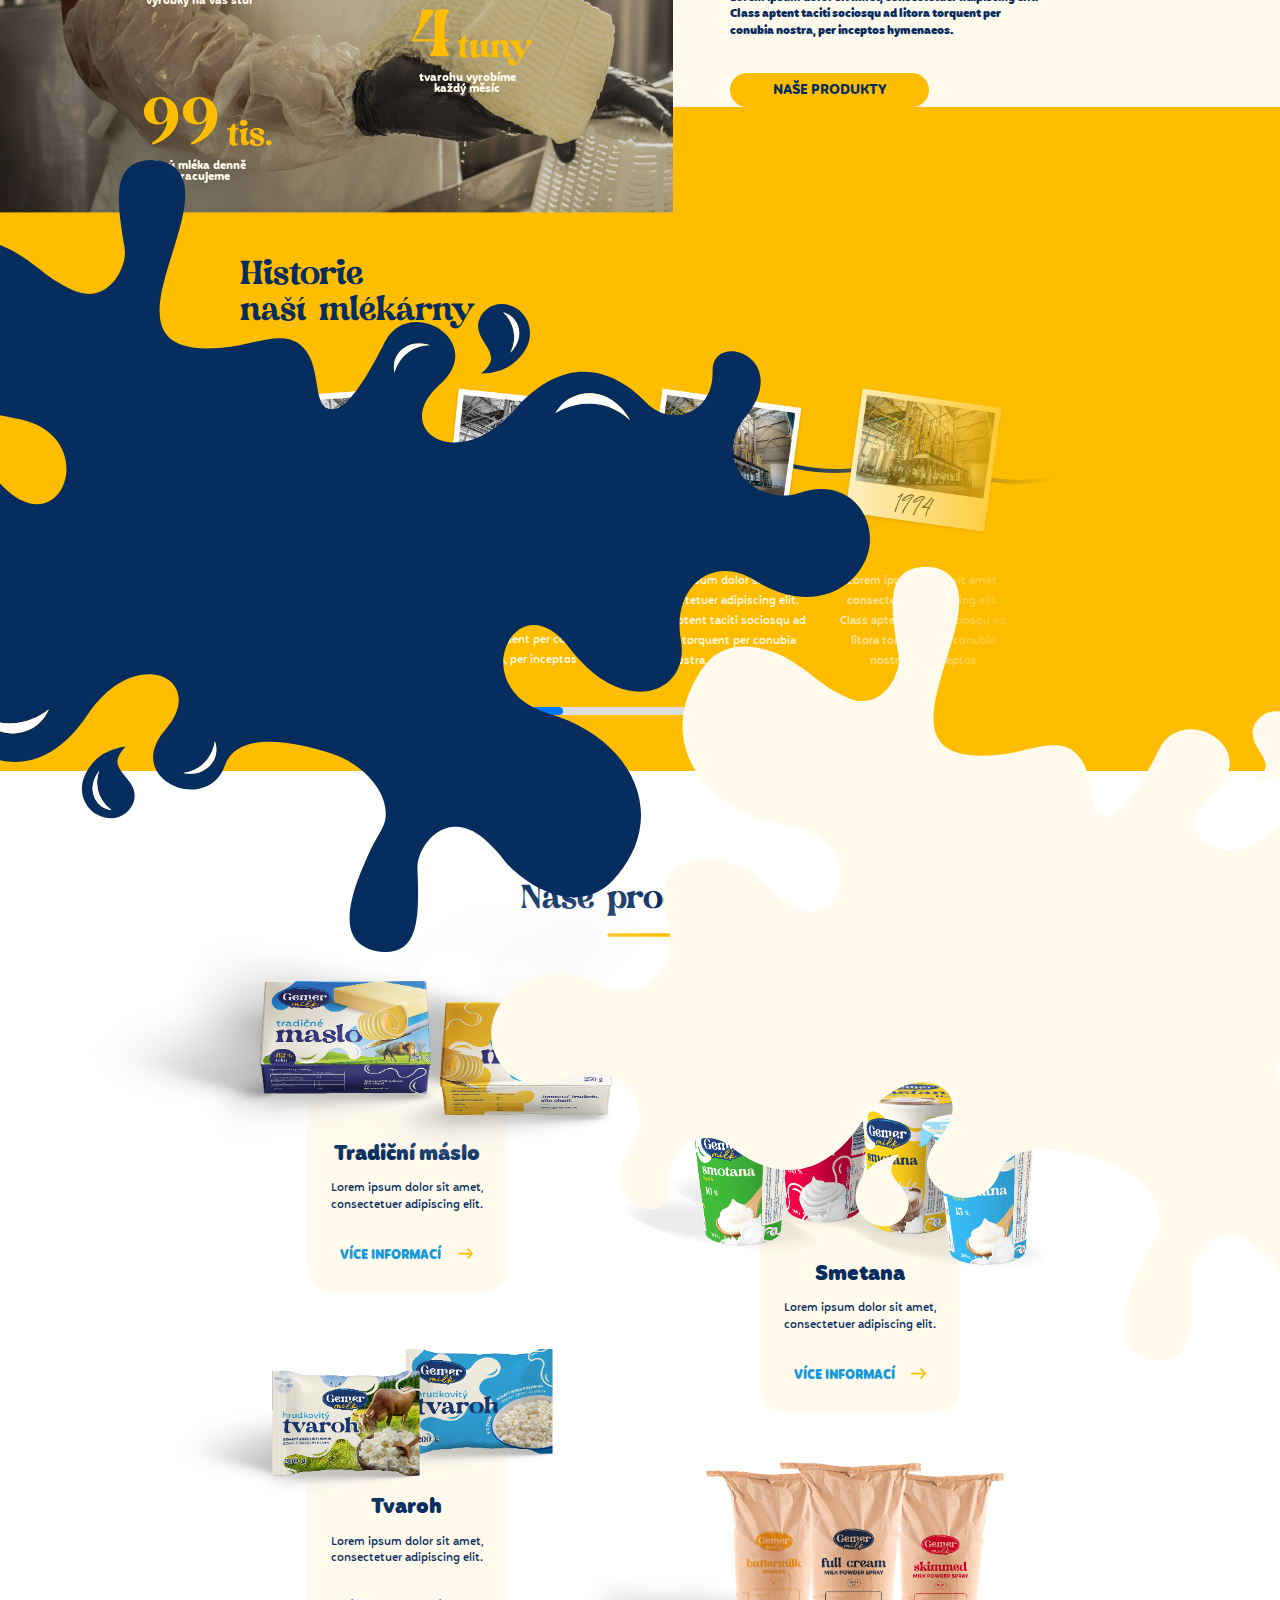
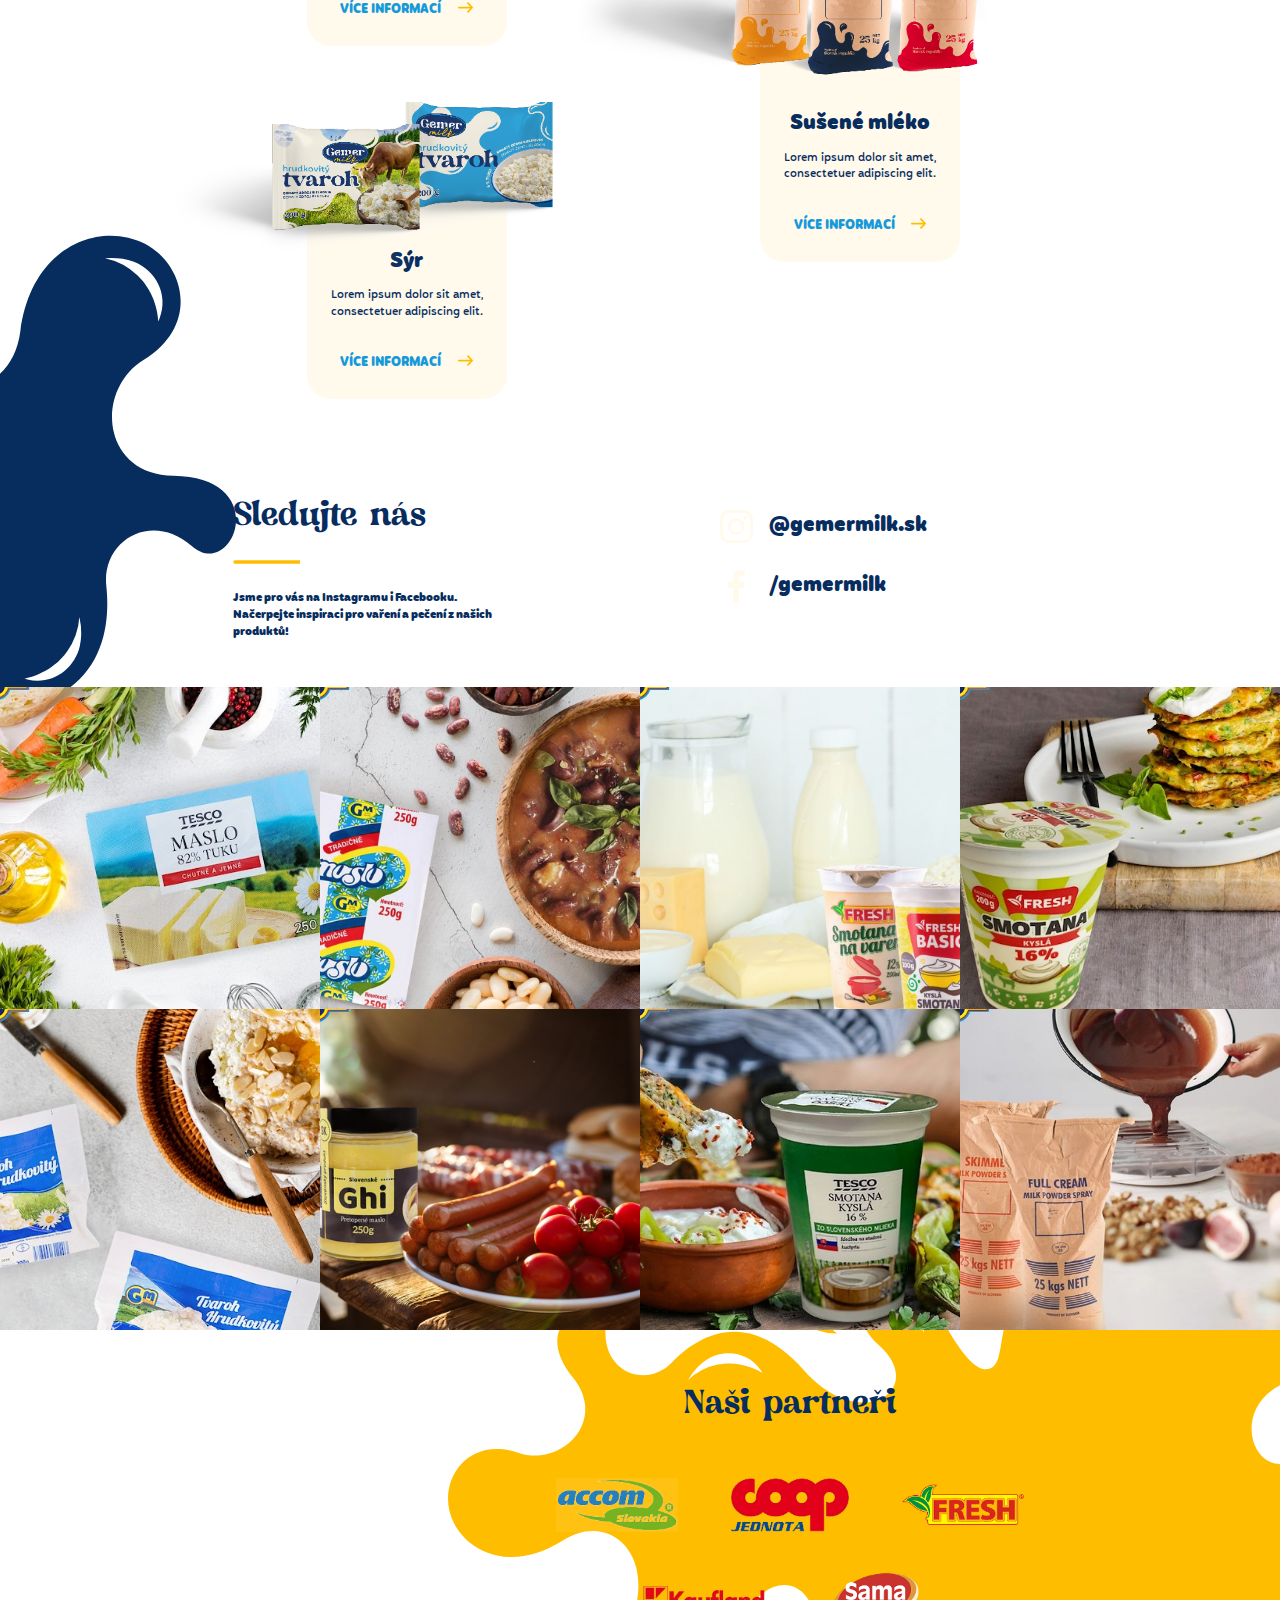
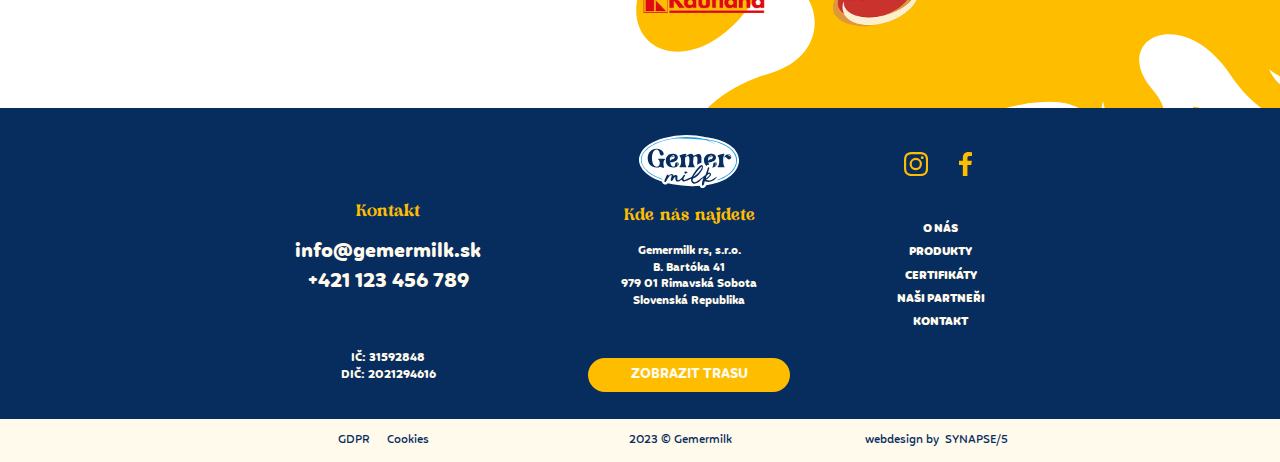
==== index.html @ 6dfb1072 "Add files via upload" ====
<!DOCTYPE html>
<html lang="cs">
<head>
    <meta charset="UTF-8">
    <meta name="viewport" content="width=device-width, initial-scale=1.0">
    <title>HOMEPAGE</title>
    <link rel="stylesheet" href="style.css">
</head>
<body>
    <div class="container">
        <section id="cow-pasture">
            <header>
                <div id="main-menu">
                    <div id="mobmenu-filler">&nbsp;</div>
                    <div class="header-left">
                        <span class="menu-option"><a href="#main-menu">Domů</a></span>
                        <span class="menu-option"><a href="#grid-about">O nás</a></span>
                        <span id="menu-expander" class="menu-option">Produkty
                            <div id="productarrw" class="arrow"><img src="./img/Path 80.svg" alt=""></div>
                        </span>
                    </div>
                    <a href="./index.html">
                        <div class="logo">
                            <img src="./img/Group 231.svg" alt="Gemermilk Logo">
                        </div>
                    </a>
                    <div class="header-right">
                        <span class="menu-option">Certifikáty</span>
                        <span class="menu-option"><a href="#partners">Partneři</a></span>
                        <span class="menu-option">Kontakt</span>
                    </div>
                    <div class="menu-socials">
                        <a href="https://www.instagram.com/gemermilk.sk/" target="_blank" rel="noopener noreferrer"><img src="./img/Group 100.svg" alt="Instagram"></a>
                        <a href="https://facebook.com/gemermilk" target="_blank" rel="noopener noreferrer"><img src="./img/Group 91.svg" alt="Facebook"></a>
                    </div>
                    <div class="lang-select">
                        <div class="lang-item selected">
                            <div class="lang-img"><img src="./img/Group308.png" alt=""></div>
                            <span class="lang-text">CZ</span>
                            <div id="langarrw" class="arrow"><img src="./img/Path 80.svg" alt=""></div>
                        </div>
                        <div class="lang-item non-selected">
                            <div class="lang-img"><img src="./img/Group 312.png" alt=""></div>
                            <span class="lang-text">SK</span>
                        </div>
                        <div class="lang-item non-selected">
                            <div class="lang-img"><img src="./img/Group 310.png" alt=""></div>
                            <span class="lang-text">EN</span>
                        </div>
                        <div class="lang-item non-selected">
                            <div class="lang-img"><img src="./img/Group 309.png" alt=""></div>
                            <span class="lang-text">HU</span>
                        </div>
                    </div>
                    <span id="hamburger" class="hamburger">
                        <svg xmlns="http://www.w3.org/2000/svg" id="menu-icon" class="ionicon" viewBox="0 0 512 512">
                            <path id="bar1" fill="#072D5F" stroke="#072D5F" stroke-linecap="round" stroke-miterlimit="10" stroke-width="24" d="M80 160h352"/>
                            <path id="bar2" fill="#072D5F" stroke="#072D5F" stroke-linecap="round" stroke-miterlimit="10" stroke-width="24" d="M80 256h352"/>
                            <path id="bar3" fill="#072D5F" stroke="#072D5F" stroke-linecap="round" stroke-miterlimit="10" stroke-width="24" d="M80 352h352"/>
                          </svg>
                    </span>
                </div>
                <div class="menu-expansion">
                    <span class="menu-option"><a href="./tradicni_maslo.html" target="_blank" rel="noopener noreferrer">máslo</a></span>
                    <span class="menu-option">smetana</span>
                    <span class="menu-option">sýr</span>
                    <span class="menu-option">sušené mléko</span>
                    <span class="menu-option">tvaroh</span>
                    <button><a href="./produkty.html">všechny produkty</a></button>
                </div>
                <div class="mobile-menu mobmenu-invisible">
                    <span class="menu-option"><a href="#grid-about">O nás</a></span>
                    <span id="menu-expander" class="menu-option"><a href="./produkty.html">Produkty</a>
                    </span>
                    <span class="menu-option">Certifikáty</span>
                    <span class="menu-option"><a href="#partners">Partneři</a></span>
                    <span class="menu-option"><a href="#footer">Kontakt</a></span>
                    <div class="lang-select-mobile">
                        <div class="lang-item selected">
                            <div class="lang-img"><img src="./img/Group308.png" alt=""></div>
                            <span class="lang-text">CZ</span>
                            <div id="langarrw" class="arrow"><img src="./img/Path 80.svg" alt=""></div>
                        </div>
                        <div class="lang-item non-selected">
                            <div class="lang-img"><img src="./img/Group 312.png" alt=""></div>
                            <span class="lang-text">SK</span>
                        </div>
                        <div class="lang-item non-selected">
                            <div class="lang-img"><img src="./img/Group 310.png" alt=""></div>
                            <span class="lang-text">EN</span>
                        </div>
                        <div class="lang-item non-selected">
                            <div class="lang-img"><img src="./img/Group 309.png" alt=""></div>
                            <span class="lang-text">HU</span>
                        </div>
                    </div>
                    <div class="mobile-socials">
                        <a href="https://www.instagram.com/gemermilk.sk/" target="_blank" rel="noopener noreferrer"><img src="./img/Group 282_mob.svg" alt="Instagram"></a>
                        <a href="https://facebook.com/gemermilk" target="_blank" rel="noopener noreferrer"><img src="./img/Group 283_mob.svg" alt="Facebook"></a>
                    </div>
                </div>
            </header>
            <div id="hero-img">
                <div class="hero">
                    Jemnost tradice,<br> síla chuti.
                </div>
                <div id="hero-subtext">
                    Lorem ipsum dolor sit amet, consectetuer adipiscing elit. Class aptent taciti sociosqu ad litora torquent per conubia nostra, per inceptos hymenaeos.
                    <button class="btn-top-margin">Více o mlékárně</button>
                </div>
                <img src="./img/edit_cow-pasture-sunny-day-agriculture-switzerland-photo-high-resolution.png"
                srcset="./img/edit_cow-pasture-sunny-day-agriculture-switzerland-photo-high-resolution@2x.png 2x"
                alt="Cow pasture">
            </div>
        </section>
        <section id="grid-about">
            <div class="grid-item worker">
                <img src="./img/Group370.png"
                srcset="./img/Group370@2x.png 2x,
                        ./img/Group370@3x.png 3x"
                alt="Gemermilk worker">
                <div id="about-figures">
                    <div class="figure-container">
                        <div class="figure-top">
                            <span class="figure-number">70</span>
                            <span class="figure-text">let</span>
                        </div>
                        <span class="figure-desc">vyrábíme mléčné výrobky na váš stůl</span>
                    </div>
                    <div class="figure-container">
                        <div class="figure-top">
                            <span class="figure-number">4</span>
                            <span class="figure-text">tuny</span>
                        </div>
                        <span class="figure-desc">tvarohu vyrobíme každý měsíc</span>
                    </div>
                    <div class="figure-container">
                        <div class="figure-top">
                            <span class="figure-number">99</span>
                            <span class="figure-text">tis.</span>
                        </div>
                        <span class="figure-desc">litrů mléka denně zpracujeme</span>
                    </div>
                </div>
                <div id="about-figures-desktop">
                    <div class="figure-container">
                        <div class="figure-top">
                            <span class="figure-number">70</span>
                            <span class="figure-text">let</span>
                        </div>
                        <span class="figure-desc">vyrábíme mléčné výrobky na váš stůl</span>
                    </div>
                    <div class="figure-container">
                        <div class="figure-top">
                            <span class="figure-number">4</span>
                            <span class="figure-text">tuny</span>
                        </div>
                        <span class="figure-desc">tvarohu vyrobíme každý měsíc</span>
                    </div>
                    <div class="figure-container">
                        <div class="figure-top">
                            <span class="figure-number">99</span>
                            <span class="figure-text">tis.</span>
                        </div>
                        <span class="figure-desc">litrů mléka denně zpracujeme</span>
                    </div>
                </div>
            </div>
            <div class="grid-item about">
                <article id="about">
                    <h1>Mléčné výrobky ze Slovenska</h1>
                    <div class="underline">
                        <svg width="97" height="6" viewBox="0 0 97 6" fill="none" xmlns="http://www.w3.org/2000/svg">
                            <path d="M3 3H100" stroke="#FFBD00" stroke-width="5" stroke-linecap="round"/>
                        </svg>
                    </div>
                    <p>Lorem ipsum dolor sit amet, consectetuer adipiscing elit. Class aptent taciti sociosqu ad litora torquent per conubia nostra, per inceptos hymenaeos.</p>
                    <p>Lorem ipsum dolor sit amet, consectetuer adipiscing elit. Class aptent taciti sociosqu ad litora torquent per conubia nostra, per inceptos hymenaeos.</p>
                    <button class="btn-top-margin">Naše produkty</button>
                </article>
            </div>
        </section>
        <section id="history">
            <h1>Historie<br> naší mlékárny</h1>
            <div class="underline">
                <svg width="97" height="6" viewBox="0 0 97 6" fill="none" xmlns="http://www.w3.org/2000/svg">
                    <path d="M3 3H100" stroke="#1699DA" stroke-width="5" stroke-linecap="round"/>
                </svg>
            </div>
                <div id="carousel">
                    <div class="carousel-column fixed-column">
                        <div class="carousel-img">
                            <img src="./img/Group255.png"
                            srcset="./img/Group255@2x.png 2x,
                                    ./img/Group255@3x.png 3x"
                            alt="Gemermilk history image">
                        </div>
                        <div class="carousel-text">Torem ipsum dolor sit amet, consectetuer adipiscing elit. Class aptent taciti sociosqu ad litora torquent per conubia nostra, per inceptos</div>
                    </div>
                    <div class="carousel-column">
                        <div class="carousel-img">
                            <img src="./img/Group256.png"
                            srcset="./img/Group256@2x.png 2x,
                                    ./img/Group256@3x.png 3x"
                            alt="Gemermilk history image">
                        </div>
                        <div class="carousel-text">Lorem ipsum dolor sit amet, consectetuer adipiscing elit. Class aptent taciti sociosqu ad litora torquent per conubia nostra, per inceptos</div>
                    </div>
                    <div class="carousel-column">
                        <div class="carousel-img">
                            <img src="./img/Group257.png"
                            srcset="./img/Group257@2x.png 2x,
                                    ./img/Group257@3x.png 3x"
                            alt="Gemermilk history image">
                        </div>
                        <div class="carousel-text">Lorem ipsum dolor sit amet, consectetuer adipiscing elit. Class aptent taciti sociosqu ad litora torquent per conubia nostra, per inceptos</div>
                    </div>
                    <div class="carousel-column">
                        <div class="carousel-img">
                            <img src="./img/Group257.png"
                            srcset="./img/Group257@2x.png 2x,
                                    ./img/Group257@3x.png 3x"
                            alt="Gemermilk history image">
                        </div>
                        <div class="carousel-text">Lorem ipsum dolor sit amet, consectetuer adipiscing elit. Class aptent taciti sociosqu ad litora torquent per conubia nostra, per inceptos</div>
                    </div>
                    <div class="carousel-column">
                        <div class="carousel-img">
                            <img src="./img/Group257.png"
                            srcset="./img/Group257@2x.png 2x,
                                    ./img/Group257@3x.png 3x"
                            alt="Gemermilk history image">
                        </div>
                        <div class="carousel-text">Lorem ipsum dolor sit amet, consectetuer adipiscing elit. Class aptent taciti sociosqu ad litora torquent per conubia nostra, per inceptos</div>
                    </div>
                    <div class="carousel-column">
                        <div class="carousel-img">
                            <img src="./img/Group257.png"
                            srcset="./img/Group257@2x.png 2x,
                                    ./img/Group257@3x.png 3x"
                            alt="Gemermilk history image">
                        </div>
                        <div class="carousel-text">Lorem ipsum dolor sit amet, consectetuer adipiscing elit. Class aptent taciti sociosqu ad litora torquent per conubia nostra, per inceptos</div>
                    </div>
                    <div class="filler">
                        <div class="carousel-img">
                            <img src="./img/Group257.png"
                            srcset="./img/Group257@2x.png 2x,
                                    ./img/Group257@3x.png 3x"
                            alt="Gemermilk history image">
                        </div>
                        <div class="carousel-text">Lorem ipsum dolor sit amet, consectetuer adipiscing elit. Class aptent taciti sociosqu ad litora torquent per conubia nostra, per inceptos</div>
                    </div>
                    <div class="filler">
                        <div class="carousel-img"><img src="./img/Group257.png" alt=""></div>
                        <div class="carousel-text">Lorem ipsum dolor sit amet, consectetuer adipiscing elit. Class aptent taciti sociosqu ad litora torquent per conubia nostra, per inceptos</div>
                    </div>
                    <div class="carousel-ending-gap"></div>
                </div>
                <div class="scrollbar">
                    <div class="scroll-thumb"></div>
                </div>
                <div class="carousel-bg" id="carouselBg"></div>
            <div class="carousel-gradient"></div>
        </section>
        <section id="products">
            <h1>Naše produkty</h1>
            <div class="underline">
                <svg width="97" height="6" viewBox="0 0 97 6" fill="none" xmlns="http://www.w3.org/2000/svg">
                    <path d="M3 3H100" stroke="#FFBD00" stroke-width="5" stroke-linecap="round"/>
                </svg>
            </div>
            <div class="products-container">
                <div class="products-column">
                    <div class="product maslo">
                        <div class="product-img">
                            <a href="http://" target="_blank" rel="noopener noreferrer"></a>
                            <img src="./img/MaskGroup21.png"
                            srcset="./img/MaskGroup21@2x.png 2x,
                                    ./img/MaskGroup21@3x.png 3x"
                            alt="Tradiční Máslo Gemermilk">
                        </div>
                        <div class="product-content">
                            <div class="product-header">Tradiční máslo</div>
                            <div class="product-desc">Lorem ipsum dolor sit amet, consectetuer adipiscing elit.</div>
                            <div class="product-detail">Více informací <img src="./img/Group 270.svg" alt=""></div>
                        </div>
                    </div>
                    <div class="product tvaroh">
                        <div class="product-img">
                            <a href="http://" target="_blank" rel="noopener noreferrer"></a>
                            <img src="./img/Group371.png"
                            srcset="./img/Group371@2x.png 2x,
                                    ./img/Group371@3x.png 3x"
                            alt="Tvaroh Gemermilk">
                        </div>
                        <div class="product-content">
                            <div class="product-header">Tvaroh</div>
                            <div class="product-desc">Lorem ipsum dolor sit amet, consectetuer adipiscing elit.</div>
                            <div class="product-detail">Více informací <img src="./img/Group 270.svg" alt=""></div>
                        </div>
                    </div>
                    <div class="product tvaroh">
                        <div class="product-img">
                            <a href="http://" target="_blank" rel="noopener noreferrer"></a>
                            <img src="./img/Group371.png"
                            srcset="./img/Group371@2x.png 2x,
                                    ./img/Group371@3x.png 3x"
                            alt="Tvaroh Gemermilk">
                        </div>
                        <div class="product-content">
                            <div class="product-header">Sýr</div>
                            <div class="product-desc">Lorem ipsum dolor sit amet, consectetuer adipiscing elit.</div>
                            <div class="product-detail">Více informací <img src="./img/Group 270.svg" alt=""></div>
                        </div>
                    </div>
                </div>
                <div class="products-column right-column">
                    <div class="product smetana">
                        <div class="product-img">
                            <a href="http://" target="_blank" rel="noopener noreferrer"></a>
                            <img src="./img/08.png"
                            srcset="./img/08@2x.png 2x,
                                    ./img/08@3x.png 3x"
                            alt="Smetana Gemermilk">
                        </div>
                        <div class="product-content">
                            <div class="product-header">Smetana</div>
                            <div class="product-desc">Lorem ipsum dolor sit amet, consectetuer adipiscing elit.</div>
                            <div class="product-detail">Více informací <img src="./img/Group 270.svg" alt=""></div>
                        </div>
                    </div>
                    <div class="product powder">
                        <div class="product-img">
                            <a href="http://" target="_blank" rel="noopener noreferrer"></a>
                            <img src="./img/25kg_vizu_manual.png"
                            srcset="./img/25kg_vizu_manual@2x.png 2x,
                                    ./img/25kg_vizu_manual@3x.png 3x"
                            alt="Sušené mléko Gemermilk">
                        </div>
                        <div class="product-content">
                            <div class="product-header">Sušené mléko</div>
                            <div class="product-desc">Lorem ipsum dolor sit amet, consectetuer adipiscing elit.</div>
                            <div class="product-detail">Více informací <img src="./img/Group 270.svg" alt=""></div>
                        </div>
                    </div>
                </div>
            </div>
            <div class="socials">
                <div class="socials-container">
                    <h1>Sledujte nás</h1>
                    <div class="underline">
                        <svg width="97" height="6" viewBox="0 0 97 6" fill="none" xmlns="http://www.w3.org/2000/svg">
                            <path d="M3 3H100" stroke="#FFBD00" stroke-width="5" stroke-linecap="round"/>
                        </svg>
                    </div>
                    <p>Jsme pro vás na Instagramu i Facebooku. Načerpejte inspiraci pro vaření a pečení z našich produktů!</p>
                </div>
                <div class="socials-container">
                    <span class="soc-media">
                        <img src="./img/Group 239.svg" alt="">
                        <a href="https://www.instagram.com/gemermilk.sk/" target="_blank">@gemermilk.sk</a>
                    </span>
                    <span class="soc-media">
                        <img src="./img/Group 240.svg" alt="">
                        <a href="https://facebook.com/gemermilk" target="_blank">/gemermilk</a>
                    </span>
                </div>
            </div>
        </section>
        <section id="products-grid">
            <div class="grid-item">
                <img src="./img/01.jpg" alt="">
            </div>
            <div class="grid-item">
                <img src="./img/02.jpg" alt="">
            </div>
            <div class="grid-item">
                <img src="./img/03.jpg" alt="">
            </div>
            <div class="grid-item">
                <img src="./img/04.jpg" alt="">
            </div>
            <div class="grid-item mobile-hide">
                <img src="./img/05.jpg" alt="">
            </div>
            <div class="grid-item mobile-hide">
                <img src="./img/06.jpg" alt="">
            </div>
            <div class="grid-item">
                <img src="./img/07.jpg" alt="">
            </div>
            <div class="grid-item">
                <img src="./img/008.jpg" alt="">
            </div>
        </section>
        <section id="partners">
            <h1>Naši partneři</h1>
            <div class="underline">
                <svg width="97" height="6" viewBox="0 0 97 6" fill="none" xmlns="http://www.w3.org/2000/svg">
                    <path d="M3 3H100" stroke="#FFBD00" stroke-width="5" stroke-linecap="round"/>
                </svg>
            </div>
            <div class="partners-imgs">
                <div class="wrapper mobile-show">
                        <img src="./img/Image9.png"
                        srcset="./img/Image9@2x.png 2x,
                                ./img/Image9@3x.png 3x"
                        alt="Accom Slovakia">
                        <img src="./img/Image10.png"
                        srcset="./img/Image10@2x.png 2x,
                                ./img/Image10@3x.png 3x"
                        alt="Coop Jednota">
                        <img src="./img/Image11.png"
                        srcset="./img/Image11@2x.png 2x,
                                ./img/Image11@3x.png 3x"
                        alt="Fresh">
                        <img src="./img/Image12.png"
                        srcset="./img/Image12@2x.png 2x,
                                ./img/Image12@3x.png 3x"
                        alt="Kaufland">
                        <img src="./img/Image13.png"
                        srcset="./img/Image13@2x.png 2x,
                                ./img/Image13@3x.png 3x"
                        alt="Sama">
                </div>
                <div class="wrapper">
                    <img src="./img/Image9.png"
                    srcset="./img/Image9@2x.png 2x,
                            ./img/Image9@3x.png 3x"
                    alt="Accom Slovakia">
                    <img src="./img/Image10.png"
                    srcset="./img/Image10@2x.png 2x,
                            ./img/Image10@3x.png 3x"
                    alt="Coop Jednota">
                    <img src="./img/Image11.png"
                    srcset="./img/Image11@2x.png 2x,
                            ./img/Image11@3x.png 3x"
                    alt="Fresh">
                </div>
                <div class="wrapper">
                    <img src="./img/Image12.png"
                    srcset="./img/Image12@2x.png 2x,
                            ./img/Image12@3x.png 3x"
                    alt="Kaufland">
                    <img src="./img/Image13.png"
                    srcset="./img/Image13@2x.png 2x,
                            ./img/Image13@3x.png 3x"
                    alt="Sama">
                </div>
            </div>
        </section>
        <footer id="footer">
            <div class="footer-bottom">
                <div class="footer-left">
                    <div class="footer-logo-mobile">
                        <img src="./img/Group 279.svg" alt="">
                    </div>
                    <h3>Kontakt</h3>
                    <div class="contact">
                        info@gemermilk.sk<br>+421 123 456 789
                    </div>
                    <p>IČ: 31592848<br>DIČ: 2021294616</p>
                </div>
                <div class="footer-center">
                    <div class="footer-logo">
                        <img src="./img/Group 279.svg" alt="">
                    </div>
                    <h3>Kde nás najdete</h3>
                    <div class="footer-address">
                        Gemermilk rs, s.r.o.<br>B. Bartóka 41<br>979 01 Rimavská Sobota<br>Slovenská Republika
                    </div>
                    <button>Zobrazit trasu</button>
                </div>
                <div class="footer-right">
                    <div class="footer-socials">
                        <a href="https://www.instagram.com/gemermilk.sk/" target="_blank" rel="noopener noreferrer"><img src="./img/Group 282.svg" alt="Instagram"></a>
                        <a href="https://facebook.com/gemermilk" target="_blank" rel="noopener noreferrer"><img src="./img/Group 283.svg" alt="Facebook"></a>
                    </div>
                    <span class="footer-menu"><a href="#grid-about">o nás</a></span>
                    <span class="footer-menu"><a href="./produkty.html">produkty</a></span>
                    <span class="footer-menu"><a href="">certifikáty</a></span>
                    <span class="footer-menu"><a href="#partners">naši partneři</a></span>
                    <span class="footer-menu"><a href="#footer">kontakt</a></span>
                </div>
            </div>
        </footer>
        <div class="synapse">
            <div class="footer-left"><span class="text"><a href="">GDPR</a></span><span class="text"><a href="">Cookies</a></span></div>
            <div class="footer-center"><a href="">2023 © Gemermilk</a></div>
            <div class="footer-right">webdesign by &nbsp;<a href="">SYNAPSE/5</a></div>
        </div>
        <div class="splash-container">
            <img src="./img/Group 331.svg" alt="" class="splash6">
            <img  src="./img/Group 313.svg" alt="" class="splash1">
            <img src="./img/splash_inverted.svg" alt="" class="splash2">
            <img src="./img/Group 267.svg" alt="" class="splash3">
            <img src="./img/Group 278.svg" alt="" class="splash4">
            <img src="./img/Group 277.svg" alt="" class="splash5">
            <img src="./img/Group 368.svg" alt="" class="splash7">
        </div>
    </div>
    <script src="./index_app.js"></script>
</body>
</html>
---- style.css ----
/* http://meyerweb.com/eric/tools/css/reset/ 
   v2.0 | 20110126
   License: none (public domain)
*/
@font-face {
    font-family: 'Mohr Rounded Black';
    src: url('./fonts/MohrRounded-Black.ttf') format('truetype');
}
@font-face {
    font-family: 'Mohr Rounded Medium';
    src: url('./fonts/MohrRounded-Medium.ttf') format('truetype');
}
@font-face {
    font-family: 'Mohr Rounded Bold';
    src: url('./fonts/MohrRounded-Bold.ttf') format('truetype');
}
@font-face {
    font-family: 'Bagrile';
    src: url('./fonts/Bagrile.otf') format('opentype');
}
:root{
    font-size: 0.52083vw;
    --beige: #FFFAEC;
    --dark-blue: #072D5F;
    --light-blue: #1699DA;
    --orange: #FFBD00;
}
html, body, div, span, applet, object, iframe,
h1, h2, h3, h4, h5, h6, p, blockquote, pre,
a, abbr, acronym, address, big, cite, code,
del, dfn, em, img, ins, kbd, q, s, samp,
small, strike, strong, sub, sup, tt, var,
b, u, i, center,
dl, dt, dd, ol, ul, li,
fieldset, form, label, legend,
table, caption, tbody, tfoot, thead, tr, th, td,
article, aside, canvas, details, embed, 
figure, figcaption, footer, header, hgroup, 
menu, nav, output, ruby, section, summary,
time, mark, audio, video {
	margin: 0;
	padding: 0;
	border: 0;
	font-family: 'Mohr Rounded Black', sans-serif;
	vertical-align: baseline;
}
/* HTML5 display-role reset for older browsers */
article, aside, details, figcaption, figure, 
footer, header, hgroup, menu, nav, section {
	display: block;
}
#products-lone{
    display: -webkit-box;
    display: -ms-flexbox;
    display: flex;
    -webkit-box-orient: vertical;
    -webkit-box-direction: normal;
    -ms-flex-direction: column;
    flex-direction: column;
    -webkit-box-align: center;
    -ms-flex-align: center;
    align-items: center;
    padding-top: 10rem;
    top: 0;
    margin-bottom: 56.2rem;
}
a {
    text-decoration: none; 
    color: inherit; 
  }
body {
	line-height: 1;
}
ol, ul {
	list-style: none;
}
blockquote, q {
	quotes: none;
}
blockquote:before, blockquote:after,
q:before, q:after {
	content: '';
	content: none;
}
table {
	border-collapse: collapse;
	border-spacing: 0;
}
button{
    display: -webkit-box;
    display: -ms-flexbox;
    display: flex;
    -webkit-box-pack: center;
        -ms-flex-pack: center;
            justify-content: center;
    -webkit-box-align: center;
        -ms-flex-align: center;
            align-items: center;
    font-family: 'Mohr Rounded Bold', sans-serif;
    font-size: 2rem;
    text-transform: uppercase;
    color: var(--dark-blue);
    padding: 1rem 6.4rem 1rem 6.4rem;
    border: none;
    border-radius: 25px;
    background-color: var(--orange);
    max-width: -webkit-fit-content;
    max-width: -moz-fit-content;
    max-width: fit-content;
    -webkit-transition: all 0.3s ease-in-out;
    -o-transition: all 0.3s ease-in-out;
    transition: all 0.3s ease-in-out;
    cursor: pointer;

}
button:hover{
    -webkit-filter: brightness(1.1);
            filter: brightness(1.1);
}
h1{
    display: -webkit-box;
    display: -ms-flexbox;
    display: flex;
    font-family: 'Bagrile', sans-serif;
    font-weight: 100;
    color: var(--dark-blue);
    line-height: 5.5rem;
    font-size: 5rem;
}
h3{
    font-family: 'Bagrile', sans-serif;
    color: var(--orange);
    font-size: 2.5rem;
    line-height: 3rem;
    font-weight: 100;
}
header{
    display: -webkit-box;
    display: -ms-flexbox;
    display: flex;
    -webkit-box-orient: vertical;
    -webkit-box-direction: normal;
        -ms-flex-direction: column;
            flex-direction: column;
    -webkit-box-pack: end;
        -ms-flex-pack: end;
            justify-content: flex-end;
    min-height: 11.39rem;
}
#main-menu{
    display: -webkit-box;
    display: -ms-flexbox;
    display: flex;
    -webkit-box-align: center;
        -ms-flex-align: center;
            align-items: center;
    background-color: var(--beige);
    height: 11.39rem;
}
.hamburger{
    display: none;
}
.menu-expansion{
    display: -webkit-box;
    display: -ms-flexbox;
    display: flex;
    position: absolute;
    top: 11.39rem;
    z-index: 20;
    width: 100%;
    background-color: var(--dark-blue);
    height: 7rem;
    opacity: 0;
    -webkit-box-align: center;
        -ms-flex-align: center;
            align-items: center;
    gap: 4.5rem;
    -webkit-transition: all 0.3s ease-in-out;
    -o-transition: all 0.3s ease-in-out;
    transition: all 0.3s ease-in-out;
    pointer-events: none;
}
.menu-expansion .menu-option{
    color: var(--beige);
}
p{
    color: var(--dark-blue);
    font-size: 1.6rem;
    line-height: 2.5rem;
}
section:not(:first-child){
    position: relative;
    top: -56.2rem;
}
.container{
    position: relative;
    width: 100%;
    overflow: clip;
}
.header-left{
    display: -webkit-box;
    display: -ms-flexbox;
    display: flex;
    gap: 3.5rem;
}
.header-right{
    display: -webkit-box;
    display: -ms-flexbox;
    display: flex;
    gap: 2.6rem;
}
.menu-option{
    -webkit-transition: all 0.3s ease-in-out;
    -o-transition: all 0.3s ease-in-out;
    transition: all 0.3s ease-in-out;
    gap: 1.5rem;
}
#main-menu .menu-option:hover{
    color: var(--light-blue);
}
.menu-expansion .menu-option:hover{
    color: var(--orange);
}
.menu-socials img, .footer-socials img{
    -webkit-transition: all 0.2s ease-in-out;
    -o-transition: all 0.2s ease-in-out;
    transition: all 0.2s ease-in-out;
}
.menu-socials img:hover, .footer-socials img:hover{
    -webkit-transform: scale(1.1);
        -ms-transform: scale(1.1);
            transform: scale(1.1);
}
#main-menu, .menu-expansion{
    padding-left: 30rem;
}
.menu-expansion > button{
    color: var(--beige);
    margin-left: 30rem;
}

.menu-option, .lang-select{
    display: -webkit-box;
    display: -ms-flexbox;
    display: flex;
    -webkit-box-align: center;
        -ms-flex-align: center;
            align-items: center;
    color: var(--dark-blue);
    font-size: 2rem;
    text-transform: uppercase;
    cursor: pointer;
}
.menu-socials{
    display: -webkit-box;
    display: -ms-flexbox;
    display: flex;
    gap: 2.6rem;
    margin-left: 3.8rem;
    margin-right: 3.6rem;
}
.menu-socials img{
    width: 3rem;
    height: 3rem;
}
.logo{
    margin-left: 15rem;
    margin-right: 12.7rem;
}
.logo > img{
    width: 17rem;
}
.lang-select{
    display: -webkit-box;
    display: -ms-flexbox;
    display: flex;
    -webkit-box-align: start;
        -ms-flex-align: start;
            align-items: flex-start;
    position: relative;
    background-color: var(--beige);
    z-index: 0;
    top: 7rem;
    -webkit-box-orient: vertical;
    -webkit-box-direction: normal;
        -ms-flex-direction: column;
            flex-direction: column;
    gap: 2rem;
    margin-right: 9.6rem;
    padding: 0 2.3rem 2rem 3.3rem;
    border-radius: 19px;
    -webkit-transition: all 0.3s ease-in-out;
    -o-transition: all 0.3s ease-in-out;
    transition: all 0.3s ease-in-out;
    background-color: transparent;
}
.open{
    z-index: 99;
    background-color: var(--beige);
}
.lang-item{
    display: -webkit-box;
    display: -ms-flexbox;
    display: flex;
    gap: 0.9rem;
    -webkit-transition: all 0.3s ease-in-out;
    -o-transition: all 0.3s ease-in-out;
    transition: all 0.3s ease-in-out;
}
.lang-item > img{
    pointer-events: none;
}
.non-selected{
    opacity: 0;
    pointer-events: none;
}
.arrow{
    display: -webkit-box;
    display: -ms-flexbox;
    display: flex;
    -webkit-box-align: center;
        -ms-flex-align: center;
            align-items: center;
    -webkit-transition: all 0.3s ease-in-out ;
    -o-transition: all 0.3s ease-in-out ;
    transition: all 0.3s ease-in-out ;
    margin-top: 0.5rem;
}
.arrow > img{
    width: 1.5rem;
}
.lang-select:hover .arrow{
    -webkit-transform: rotateX(180deg);
            transform: rotateX(180deg); 
}
/*
#cow-pasture{
    width: 100vw;
    height: 100vh;
    background-position-y: 80%;
    background-position-x: 10%;
    background-image: url(./img/edit_cow-pasture-sunny-day-agriculture-switzerland-photo-high-resolution.png);
}
*/
.hero{
    display: -webkit-box;
    display: -ms-flexbox;
    display: flex;
    -webkit-box-align: center;
        -ms-flex-align: center;
            align-items: center;
    text-align: center;
    -webkit-box-pack: center;
        -ms-flex-pack: center;
            justify-content: center;
    color: var(--beige);
    font-size: 10rem;
    font-family: Bagrile, sans-serif;
    margin-top: 9rem;
    margin-left: 60rem;
    z-index: 10;
    position: absolute;
}
#hero-section{
    overflow: clip;
}
#hero-img{
    position: relative;
    overflow: clip;
}
#hero-img > img{
    width: 133%;
    position: relative;
    top: -55rem;
    overflow: clip;
    z-index: 4;
}
.splash1{
    position: absolute;
    left: -22%;
    top: 24rem;
    width: 90%;
    z-index: 100;
    pointer-events: none;
}
.splash1 img{
    width: 175.5rem;
}
.splash2{
    position: absolute;
    left: 32%;
    top: 48rem;
    z-index: 3;
    width: 101%;
    pointer-events: none;
}
.splash3{
    position: absolute;
    right: 80%;
    top: 270rem;
    width: 60%;
    z-index: 0;
    pointer-events: none;
}
.splash4{
    position: absolute;
    left: 35%;
    top: 408rem;
    z-index: -5;
    width: 90%;
    pointer-events: none;
}
.splash4 > img{
    width: 163rem;
}
.splash5{
    position: absolute;
    right: 55%;
    top: 585rem;
    z-index: -5;
    width: 70%;
    pointer-events: none;
}
.splash6{
    display: none;
}
.btn-top-margin{
    margin-top: 5rem;
}
#hero-subtext{
    position: absolute;
    top: 60rem;
    margin-left: 36rem;
    line-height: 3.2rem;
    font-family: 'Mohr Rounded Bold', sans-serif;
    color: var(--beige);
    max-width: 65rem;
    z-index: 101;
    font-size: 2rem;
}
#grid-about{
    display: -ms-grid;
    display: grid;
    -ms-grid-columns: 1.11fr 1fr;
    grid-template-columns: 1.11fr 1fr;
    position: relative;
    top: -56rem;
    background-color: var(--orange);
}
.grid-item > img{
    width: 100%;
}
.grid-item{
    position: relative;
    z-index: 10;
}
#about{
    display: -webkit-box;
    display: -ms-flexbox;
    display: flex;
    -webkit-box-orient: vertical;
    -webkit-box-direction: normal;
        -ms-flex-direction: column;
            flex-direction: column;
    padding-top: 10rem;
    padding-left: 8.5rem;
    background-color: var(--beige);
}
#about > h1{
    max-width: 40rem;
}
.underline > svg{
    width: 10rem;
    max-width: 97px;
    margin-top: 3.5rem;
    margin-bottom: 3.5rem;
}
#about > p{
    max-width: 47rem;
    margin-top: 2rem;
}
#history{
    padding-left: 36rem;
    background-color: var(--orange);
}
#history > h1{
    padding-top: 7rem;
}
#carousel{
    display: -webkit-box;
    display: -ms-flexbox;
    display: flex;
    position: relative;
    gap: 5rem;
    overflow-x: scroll;
    z-index: 1;
}
.carousel-bg {
    position: relative;
    background-image: url(./img/Group\ 262.svg);
    background-repeat: no-repeat; 
    background-size: 100% auto;
    width: 100%; 
    height: 15rem; 
    overflow: hidden; 
    z-index: 0;
    left: 5rem;
    top: -39rem;
}
.synapse{
    display: -webkit-box;
    display: -ms-flexbox;
    display: flex;
    -webkit-box-align: center;
        -ms-flex-align: center;
            align-items: center;
    font-size: 1.6rem;
    color: var(--dark-blue);
    background-color: var(--beige);
    -webkit-box-pack: center;
        -ms-flex-pack: center;
            justify-content: center;
    gap: 20rem;
    width: 100%;
    min-height: 6.5rem;
}
.synapse > .footer-left{
    margin-top: 0;
    -webkit-box-orient: horizontal;
    -webkit-box-direction: normal;
        -ms-flex-direction: row;
            flex-direction: row;
}
.synapse *{
    font-family: 'Mohr Rounded Medium', sans-serif;
}
.synapse a{
    -webkit-transition: all 0.3s ease-in-out;
    -o-transition: all 0.3s ease-in-out;
    transition: all 0.3s ease-in-out;
}
.synapse a:hover{
    color: var(--orange);
}
.synapse > .footer-center, .synapse > .footer-right{
    position: relative;
    -webkit-box-orient: horizontal;
    -webkit-box-direction: normal;
        -ms-flex-direction: row;
            flex-direction: row;
    left: 10rem
}

/* Hide the scrollbar for WebKit-based browsers (Chrome, Safari, etc.) */
#carousel::-webkit-scrollbar {
    width: 0.1em; /* Adjust the width as needed */
  }
  
  #carousel::-webkit-scrollbar-thumb {
    background-color: transparent; /* Hide the scrollbar thumb */
  }

.carousel-column{
    display: -webkit-box;
    display: -ms-flexbox;
    display: flex;
    -webkit-box-orient: vertical;
    -webkit-box-direction: normal;
        -ms-flex-direction: column;
            flex-direction: column;
    -webkit-box-align: center;
        -ms-flex-align: center;
            align-items: center;
    max-width: -webkit-fit-content;
    max-width: -moz-fit-content;
    max-width: fit-content;
    gap: 4.5rem;
}
.carousel-text{
    display: -webkit-box;
    display: -ms-flexbox;
    display: flex;
    font-family: 'Mohr Rounded Medium', sans-serif;
    font-size: 1.6rem;
    line-height: 3rem;
    color: var(--beige);
    max-width: 25rem;
    text-align: center;
    -webkit-transition: all 0.3s ease-in-out;
    -o-transition: all 0.3s ease-in-out;
    transition: all 0.3s ease-in-out;
}
.carousel-ending-gap{
    display: -webkit-box;
    display: -ms-flexbox;
    display: flex;
    height: auto;
    min-width: 7rem;
}
.filler{
    opacity: 0;
}
.carousel-img{
    width: 25rem;
}
.carousel-img > img{
    width: 100%;
}
.carousel-gradient{
    width: 75rem;
    height: 100%;
    position: absolute;
    top: 0;
    right: 0;
    z-index: 2;
    background: rgb(251,251,251);
    background: -o-linear-gradient(left, rgba(251,251,251,0) 0%, rgba(255,189,0,1) 55%);
    background: -webkit-gradient(linear, left top, right top, from(rgba(251,251,251,0)), color-stop(55%, rgba(255,189,0,1)));
    background: linear-gradient(90deg, rgba(251,251,251,0) 0%, rgba(255,189,0,1) 55%);
    pointer-events: none;
}
.carousel-gradient-left{
    width: 75rem;
    height: 100%;
    position: absolute;
    top: 0;
    right: 0;
    z-index: 0;
    background: rgb(251,251,251);
    background: -o-linear-gradient(left, rgba(251,251,251,0) 0%, rgba(255,189,0,1) 55%);
    background: -webkit-gradient(linear, left top, right top, from(rgba(251,251,251,0)), color-stop(55%, rgba(255,189,0,1)));
    background: linear-gradient(90deg, rgba(251,251,251,0) 0%, rgba(255,189,0,1) 55%);
    pointer-events: none;
}
.fixed-column {
    position: sticky;
    left: 0;
    z-index: 0;
}
.sticky{
    position: sticky;
    left: 0;
}
.active{
    cursor: -webkit-grabbing;
    cursor: grabbing;
}
#products{
    display: -webkit-box;
    display: -ms-flexbox;
    display: flex;
    -webkit-box-orient: vertical;
    -webkit-box-direction: normal;
        -ms-flex-direction: column;
            flex-direction: column;
    -webkit-box-align: center;
        -ms-flex-align: center;
            align-items: center;
    padding-top: 10rem;
}
#products > h1, #products > .underline{
    display: -webkit-box;
    display: -ms-flexbox;
    display: flex;
    -webkit-box-pack: center;
        -ms-flex-pack: center;
            justify-content: center;
}
.products-container{
    display: -webkit-box;
    display: -ms-flexbox;
    display: flex;
    position: relative;
    top: -8rem;
}
.products-column{
    display: -webkit-box;
    display: -ms-flexbox;
    display: flex;
    -webkit-box-orient: vertical;
    -webkit-box-direction: normal;
        -ms-flex-direction: column;
            flex-direction: column;
    -webkit-box-align: center;
        -ms-flex-align: center;
            align-items: center;
    gap: 7rem;
    pointer-events: none;
}
.products-column:first-child{
    margin-top: -25rem;
    margin-left: 30rem;
}
.right-column{
    gap: 0rem;
    position: relative;
    right: 30rem;
    top: 3rem;
}
.product{
    display: -webkit-box;
    display: -ms-flexbox;
    display: flex;
    -webkit-box-orient: vertical;
    -webkit-box-direction: normal;
        -ms-flex-direction: column;
            flex-direction: column;
    -webkit-box-align: center;
        -ms-flex-align: center;
            align-items: center;
    width: -webkit-fit-content;
    width: -moz-fit-content;
    width: fit-content;
    pointer-events: none;
}
.product-content{
    display: -webkit-box;
    display: -ms-flexbox;
    display: flex;
    -webkit-box-orient: vertical;
    -webkit-box-direction: normal;
        -ms-flex-direction: column;
            flex-direction: column;
    -webkit-box-align: center;
        -ms-flex-align: center;
            align-items: center;
    background-color: #FFFAEC;
    max-width: 30rem;
    padding-top: 11.5rem;
    padding-bottom: 4.5rem;
    border-radius: 24px;
}
.product-header{
    font-size: 3rem;
    color: var(--dark-blue);
    line-height: 4.7rem;
    margin-bottom: 1.5rem;
}
.product-desc{
    font-size: 1.6rem;
    text-align: center;
    line-height: 2.5rem;
    color: var(--dark-blue);
    font-family: 'Mohr Rounded Medium', sans-serif;
}
.product-img{
    position: relative;
    width: 100%;
}
.maslo > .product-img a{
    left: 65%;
    width: 55%;
}
.tvaroh > .product-img a{
    width: 65%;
    left: 55%;
}
.smetana > .product-img a{
    width: 65%;
    height: 50%;
}
.product-img a{
    display: -webkit-box;
    display: -ms-flexbox;
    display: flex;
    -webkit-box-pack: center;
        -ms-flex-pack: center;
            justify-content: center; 
    -webkit-box-align: center; 
        -ms-flex-align: center; 
            align-items: center;
    z-index: 100;
    position: absolute;
    top: 50%; 
    left: 50%;
    -webkit-transform: translate(-50%, -50%);
        -ms-transform: translate(-50%, -50%);
            transform: translate(-50%, -50%); 
    height: 80%;
    width: 50%;
    pointer-events: all;
}
/* product img positions */
.maslo > .product-img{
    top: 20rem;
    left: -11rem;
    width: 96rem;
}
.tvaroh{
    margin-top: -31rem;
}
.tvaroh > .product-img{
    top: 20rem;
    left: -3rem;
    width: 69rem;
}
.powder{
    position: relative;
    bottom: 5rem;
}
.powder > .product-img{
    top: 9rem;
    left: 3rem;
    width: 100rem;
}
.smetana{
    position: relative;
    top: 5rem;
    margin-top: -25rem;
}
.smetana > .product-img{
    top: 27rem;
    width: 91rem;
}
.product-img img{
    position: relative;
    width: 100%;
    height: auto;
}
.product-detail{
    -webkit-box-align: center;
        -ms-flex-align: center;
            align-items: center;
    color: var(--light-blue);
    text-transform: uppercase;
    font-size: 1.8rem;
    margin-top: 5.2rem;
    -webkit-transition: all 0.3s ease;
    -o-transition: all 0.3s ease;
    transition: all 0.3s ease;
    pointer-events: all;
}
.product-detail img{
    -webkit-transition: all 0.3s ease;
    -o-transition: all 0.3s ease;
    transition: all 0.3s ease;
}
.product-detail:hover{
    color: var(--dark-blue);
    cursor: pointer;
}
.product-detail:hover > img{
    -webkit-transform: translateX(20%);
        -ms-transform: translateX(20%);
            transform: translateX(20%);
}
.product-detail img{
    width: 2.3rem;
    height: auto;
    margin-left: 2rem;
}
.socials{
    display: -webkit-box;
    display: -ms-flexbox;
    display: flex;
    gap: 30rem;
    margin-bottom: 7rem;
    margin-right: 18rem;
}
.socials p{
    max-width: 43rem;
}
.soc-media{
    display: -webkit-box;
    display: -ms-flexbox;
    display: flex;
    -webkit-box-align: center;
        -ms-flex-align: center;
            align-items: center;
    gap: 2.4rem;
    margin-bottom: 4rem;
    color: var(--dark-blue);
    font-size: 3rem;
    -webkit-transition: all 0.3s ease-in-out;
    -o-transition: all 0.3s ease-in-out;
    transition: all 0.3s ease-in-out;
}
.soc-media a:hover{
    color: var(--light-blue);
}
.soc-media > a{
    color: var(--dark-blue);
    font-size: 3rem;
    -webkit-transition: all 0.3s ease-in-out;
    -o-transition: all 0.3s ease-in-out;
    transition: all 0.3s ease-in-out;
}
.soc-media img{
    width: 5rem;
    height: 5rem;
}
.socials-container{
    display: -webkit-box;
    display: -ms-flexbox;
    display: flex;
    -webkit-box-orient: vertical;
    -webkit-box-direction: normal;
        -ms-flex-direction: column;
            flex-direction: column;
    -webkit-box-pack: center;
        -ms-flex-pack: center;
            justify-content: center;
    margin-top: 7rem;
}
#products-grid{
    display: -ms-grid;
    display: grid;
    place-items: center;
    -ms-grid-rows: (1fr)[2];
    grid-template-rows: repeat(2, 1fr);
    -ms-grid-columns: (1fr)[4];
    grid-template-columns: repeat(4, 1fr);
}
#products-grid > *:nth-child(1){
    -ms-grid-row: 1;
    -ms-grid-column: 1;
}
#products-grid > *:nth-child(2){
    -ms-grid-row: 1;
    -ms-grid-column: 2;
}
#products-grid > *:nth-child(3){
    -ms-grid-row: 1;
    -ms-grid-column: 3;
}
#products-grid > *:nth-child(4){
    -ms-grid-row: 1;
    -ms-grid-column: 4;
}
#products-grid > *:nth-child(5){
    -ms-grid-row: 2;
    -ms-grid-column: 1;
}
#products-grid > *:nth-child(6){
    -ms-grid-row: 2;
    -ms-grid-column: 2;
}
#products-grid > *:nth-child(7){
    -ms-grid-row: 2;
    -ms-grid-column: 3;
}
#products-grid > *:nth-child(8){
    -ms-grid-row: 2;
    -ms-grid-column: 4;
}
#products-grid > .grid-item{
    width: 48rem;
    overflow: hidden;
}
#products-grid > .grid-item > img{
    -webkit-transform: scale(1.25);
        -ms-transform: scale(1.25);
            transform: scale(1.25); 
}
#partners{
    display: -webkit-box;
    display: -ms-flexbox;
    display: flex;
    -webkit-box-orient: vertical;
    -webkit-box-direction: normal;
        -ms-flex-direction: column;
            flex-direction: column;
    -webkit-box-align: center;
        -ms-flex-align: center;
            align-items: center;
    padding-top: 8.5rem;
    margin-left: 45rem;
}
#partners img{
    width: 18.3rem;
}
.wrapper{
    display: -webkit-box;
    display: -ms-flexbox;
    display: flex;
    -webkit-box-pack: center;
        -ms-flex-pack: center;
            justify-content: center;
    gap: 7.6rem;
    margin-bottom: 6rem;
}
footer{
    display: -webkit-box;
    display: -ms-flexbox;
    display: flex;
    -webkit-box-orient: vertical;
    -webkit-box-direction: normal;
        -ms-flex-direction: column;
            flex-direction: column;
    -webkit-box-align: center;
        -ms-flex-align: center;
            align-items: center;
    background-color: var(--dark-blue);
    margin-top: -50rem;
    padding-bottom: 4rem;
}
footer button{
    color: var(--beige);
}
.footer-bottom, .footer-top{
    display: -webkit-box;
    display: -ms-flexbox;
    display: flex;
    width: 100%;
    -webkit-box-pack: center;
        -ms-flex-pack: center;
            justify-content: center;
}
.footer-top{
    display: -webkit-box;
    display: -ms-flexbox;
    display: flex;
    -webkit-box-pack: center;
        -ms-flex-pack: center;
            justify-content: center;
    -webkit-box-align: center;
        -ms-flex-align: center;
            align-items: center;
    gap: 16rem;
    padding-left: 40rem;
}
.footer-logo{
    margin-top: 4rem;
}
.footer-logo > img{
    width: 15.4rem;
}
.footer-socials{
    display: -webkit-box;
    display: -ms-flexbox;
    display: flex;
    -webkit-box-pack: center;
        -ms-flex-pack: center;
            justify-content: center;
    gap: 3.7rem;
    margin-top: 6.5rem;
    margin-bottom: 6rem;
}
.footer-socials img{
    width: 3.7rem;
    height: 3.7rem;
}
.footer-bottom{
    gap: 16rem;
}
footer p{
    color: var(--beige);
    font-family: 'Mohr Rounded Bold', sans-serif;
    line-height: 2.5rem;
}
.footer-address{
    color: var(--beige);
    font-family: 'Mohr Rounded Bold', sans-serif;
    line-height: 2.5rem;
    font-size: 1.6rem;
    margin-bottom: 4.7rem;
}
.footer-left, .footer-center{
    display: -webkit-box;
    display: -ms-flexbox;
    display: flex;
    -webkit-box-orient: vertical;
    -webkit-box-direction: normal;
        -ms-flex-direction: column;
            flex-direction: column;
    -webkit-box-align: center;
        -ms-flex-align: center;
            align-items: center;
    text-align: center;
    gap: 2.5rem;
}
.footer-left{
    margin-top: 14rem;
}
.footer-right{
    display: -webkit-box;
    display: -ms-flexbox;
    display: flex;
    -webkit-box-orient: vertical;
    -webkit-box-direction: normal;
        -ms-flex-direction: column;
            flex-direction: column;
    text-align: center;
}
.footer-center img{
    width: 15rem;
}
.contact{
    font-family: 'Mohr Rounded Bold', sans-serif;
    line-height: 4.4rem;
    font-size: 2.8rem;
    color: var(--beige);
    margin-bottom: 5.5rem;
}
.footer-menu{
    font-family: 'Mohr Rounded Bold', sans-serif;
    color: var(--beige);
    font-size: 1.6rem;
    line-height: 3.5rem;
    text-transform: uppercase;
}
.visible{
    opacity: 1;
    pointer-events: all;
}
.arrow-hovered{
    -webkit-transform: rotateX(180deg);
            transform: rotateX(180deg); 
}
#about-figures{
    display: none;
}
#about-figures-desktop{
        display: -webkit-box;
        display: -ms-flexbox;
        display: flex;
        -webkit-box-orient: vertical;
        -webkit-box-direction: normal;
            -ms-flex-direction: column;
                flex-direction: column;
        -webkit-box-align: center;
            -ms-flex-align: center;
                align-items: center;
        position: relative;
        top: -60%;
        z-index: 100;
        height: -webkit-fit-content;
        height: -moz-fit-content;
        height: fit-content;
        margin-bottom: -40rem;
    }
    #about-figures-desktop > .figure-container > .figure-top{
        display: -webkit-box;
        display: -ms-flexbox;
        display: flex;
        font-family: 'Bagrile', sans-serif;
        color: var(--orange);
        gap: 1rem;
    }
    #about-figures-desktop .figure-number{
        font-family: 'Bagrile', sans-serif;
        font-size: 10rem;
    }
    #about-figures-desktop .figure-text{
        display: -webkit-box;
        display: -ms-flexbox;
        display: flex;
        font-family: 'Bagrile', sans-serif;
        -webkit-box-align: end;
            -ms-flex-align: end;
                align-items: flex-end;
                margin-bottom: 1rem;
        font-size: 5rem;
    }
    #about-figures-desktop .figure-desc{
        display: -webkit-box;
        display: -ms-flexbox;
        display: flex;
        font-family: 'Mohr Rounded Bold', sans-serif;
        font-size: 1.6rem;
        color: var(--beige);
        text-align: center;
        max-width: 17rem;
    }
    #about-figures-desktop .figure-container:nth-child(1){
        padding-right: 40%;
      }
      #about-figures-desktop .figure-container:nth-child(3){
        padding-right: 38.5%;
      } 
    #about-figures-desktop .figure-container:nth-child(2) {
        padding-left: 40%;
      }
.mobile-show{
    display: none;
}
.lang-img{
    width: 2rem;
    height: 2rem;
}
.lang-img img{
    width: 100%;
    height: auto;
}
.mobile-menu{
    display: none;
}
.splash7{
    display: none;
}
.footer-logo-mobile{
    display: none;
}
.footer-menu{
    -webkit-transition: all 0.3s ease;
    -o-transition: all 0.3s ease;
    transition: all 0.3s ease;
}
.footer-menu:hover{
    color: #FFBD00;
}
/* product_detail style */

.go-back > .product-detail img{
    -webkit-transform: scaleX(-1);
        -ms-transform: scaleX(-1);
            transform: scaleX(-1);
}
#product-in-depth{
    padding-left: 18.75%;
    padding-right: 18.75%;
}
.in-depth-bottom{
    display: -webkit-box;
    display: -ms-flexbox;
    display: flex;
    gap: 13.8rem;
}

.in-depth-top > h1, #products > h1{
    margin-top: 6.7rem;
    margin-bottom: 2rem;
}
.in-depth-top > .underline > svg, #products > .underline > svg{
    margin-top: 0;
}
.in-depth-top > p{
    font-family: 'Mohr Rounded Medium', sans-serif;
    max-width: 43rem;
}
.indepth-maslo{
    width: 100%;
    height: auto;
}
.in-depth-img-cont{
    position: relative;
    top: -46rem;
    left: 13rem;
    pointer-events: none;
    margin-bottom: -52rem;
}
.in-depth-top h2{
    margin-bottom: 1.7rem;
    font-size: 3.4rem;
    font-family: 'Bagrile', sans-serif;
    color: var(--dark-blue);
}
.contents-table{
    display: -webkit-box;
    display: -ms-flexbox;
    display: flex;
    -webkit-box-orient: vertical;
    -webkit-box-direction: normal;
        -ms-flex-direction: column;
            flex-direction: column;
    width: 34.5rem;
    background-color: #FFFAEC;
    border-radius: 24px 24px 24px 24px;
}
.table-name{
    color: var(--dark-blue);
    font-size: 1.6rem;
}
.table-value{
    font-family: 'Mohr Rounded Medium', sans-serif;
    font-size: 1.6rem;
    color: var(--dark-blue);
}
.row-dark, .row{
    display: -webkit-box;
    display: -ms-flexbox;
    display: flex;
    padding: 1.6rem 3.4rem;
    -webkit-box-pack: justify;
        -ms-flex-pack: justify;
            justify-content: space-between;
}
.row-dark{
    background-color: #F7EFDA;
}
.row-dark:first-of-type{
    border-radius: 24px 24px 0 0;
}
.row-dark:last-of-type{
    border-radius: 0 0 24px 24px;
}
.packaging, .documents{
    display: -webkit-box;
    display: -ms-flexbox;
    display: flex;
    -webkit-box-orient: vertical;
    -webkit-box-direction: normal;
        -ms-flex-direction: column;
            flex-direction: column;
    gap: 1.6rem;
}
.packaging p{
    font-family: 'Mohr Rounded Bold', sans-serif;
}
span.document{
    color: var(--dark-blue);
    font-family: 'Mohr Rounded Medium', sans-serif;
    font-size: 1.6rem;
    display: -webkit-box;
    display: -ms-flexbox;
    display: flex;
    -webkit-box-align: center;
        -ms-flex-align: center;
            align-items: center;
    gap: 1.3rem;
}
#product-in-depth, #pdetail-products,#pdetail-partners{
    top: auto;
}
#pdetail-partners{
    display: -webkit-box;
    display: -ms-flexbox;
    display: flex;
    -webkit-box-orient: vertical;
    -webkit-box-direction: normal;
        -ms-flex-direction: column;
            flex-direction: column;
    -webkit-box-align: center;
        -ms-flex-align: center;
            align-items: center;
    margin-left: 45rem;
    margin-top: 5rem;
}
#pdetail-products{
    margin-bottom: -30rem;
}
.pdetail-products-container{
    display: -webkit-box;
    display: -ms-flexbox;
    display: flex;
    position: relative;
    top: -30rem;

}
.pdetail-splash3{
    position: absolute;
    right: 80%;
    top: 38rem;
    width: 60%;
    z-index: -1;
    pointer-events: none;
}
.pdetail-splash5{
    position: absolute;
    right: 55%;
    top: 225rem;
    z-index: -5;
    width: 70%;
    pointer-events: none;
}
.pdetail-splash6{
    position: absolute;
    left: 60%;
    top: -54rem;
    z-index: -5;
    width: 90%;
    pointer-events: none;
    -webkit-transform: scaleX(-1) rotate(358deg);
        -ms-transform: scaleX(-1) rotate(358deg);
            transform: scaleX(-1) rotate(358deg);
}
#pdetail-column{
    margin-top: 36rem;
}
#pdetail-footer{
    margin-top: 0;
}
.hidden{
    opacity: 1;
    pointer-events: none;
}
#mobmenu-filler{
    display: none;       
}
.scrollbar {
    position: absolute;
    bottom: 10%; /* Adjust as needed */
    right: 40%;
    width: 20%;
    height: 8px; /* Adjust as needed */
    background-color: #ddd; /* Background color of the scrollbar track */
    border-radius: 4px;
  }
  
  .scroll-thumb {
    position: relative;
    width: 20%; /* Initial width of the scrollbar thumb */
    height: 100%;
    background-color: #0077FF; /* Color of the scrollbar thumb */
    border-radius: 4px;
    -webkit-transition: width 0.2s;
    -o-transition: width 0.2s;
    transition: width 0.2s;
    left: 0;
  }

.produkty-splash3{
    position: absolute;
    right: 80%;
    top: 40rem;
    width: 60%;
    z-index: 0;
    pointer-events: none;
}
.produkty-splash4{
    position: absolute;
    left: 35%;
    top: 161rem;
    z-index: -5;
    width: 90%;
    pointer-events: none;
}
.produkty-splash4 > img{
    width: 163rem;
}
.produkty-splash5{
    position: absolute;
    right: 55%;
    top: 340rem;
    z-index: -5;
    width: 70%;
    pointer-events: none;
}
.produkty-splash6{
    position: absolute;
    left: 60%;
    top: -54rem;
    z-index: -5;
    width: 90%;
    pointer-events: none;
    -webkit-transform: scaleX(-1) rotate(358deg);
        -ms-transform: scaleX(-1) rotate(358deg);
            transform: scaleX(-1) rotate(358deg);
}
.go-back > .product-detail img{
    margin-right: 2rem;
    margin-left: 0;
}

@media (max-width: 500px) {
    :root{
    }
    .fixed-column {
        position: static;
    }
    .sticky{
        position: static;
        left: initial;
    }
    .mobile-hide{
        display: none;
    }
    .scrollbar{
        display: none;
    }
    h3{
        font-size: 12.5rem;
        line-height: normal;
    }
    header{
        min-height: 10vh;
    }
    .header-left, .header-right, .lang-select, .menu-expansion, .menu-socials{
        display: none;
    }
    #main-menu{
        -webkit-box-pack: justify;
            -ms-flex-pack: justify;
                justify-content: space-between;
        padding-left: 0;
        height: 10vh;
    }
    .logo{
        display: -webkit-box;
        display: -ms-flexbox;
        display: flex;
        -webkit-box-pack: center;
            -ms-flex-pack: center;
                justify-content: center;
        margin: 0 0;
        max-height: 9vh;
    }
    .logo > img{
        width: 75%;
    }

    #hero-img{
        -webkit-box-pack: center;
            -ms-flex-pack: center;
                justify-content: center;
        position: relative;
        width: 100%;
        height: 300rem;
    }
    #hero-img > img{
        position: relative;
        height: 100%;
        -o-object-fit: cover;
           object-fit: cover;
        -o-object-position: 58% 0;
           object-position: 58% 0; /* Crop from the left (right side stays visible) */
    }
    .hero{
        font-size: 22rem;
        width: 100vw;
        margin: 0;
        margin-top: 10%;
        z-index: 100;
    }
    #hero-subtext{
        display: -webkit-box;
        display: -ms-flexbox;
        display: flex;
        -webkit-box-orient: vertical;
        -webkit-box-direction: normal;
            -ms-flex-direction: column;
                flex-direction: column;
        -webkit-box-align: center;
            -ms-flex-align: center;
                align-items: center;
        font-size: 8rem;
        max-width: 100vw;
        margin: 0;
        top: 60%;
        line-height: normal;
        text-align: center;
    }
    #hero-subtext button, #about button, footer button{
        font-size: 10rem;
        padding: 3rem 20rem;
    }
    .btn-top-margin{
        margin-top: 20rem;
    }
    .splash1{
        display: none;
    }
    .splash6{
        display: block;
        position: absolute;
        left: -197%;
        top: -3487rem;
        width: 305%;
        z-index: 10;
        pointer-events: none;
    }
    .splash2{
        top: -3522rem;
        left: -160%;
        width: 500%;
    }
    .splash3{
        top: -2106rem;
        right: 70%;
        z-index: -10;
        width: 100%;
    }
    .splash4{
        top: -1258rem;
        width: 400%;
        right: -150%;
        left: auto;
        -webkit-transform: rotate(9deg);
            -ms-transform: rotate(9deg);
                transform: rotate(9deg);
    }
    .splash5{
        top: -1433rem;
        width: 200%;
        left: 50%;
        -webkit-transform: rotate(231deg);
            -ms-transform: rotate(231deg);
                transform: rotate(231deg);
    }
    .splash7{
        display: block;
        position: absolute;
        left: -215%;
        top: -616rem;
        z-index: -10;
        width: 330%;
        pointer-events: none;
    }

    .splash-container{
        width: 100vw;
        height: 100vh;
        position: absolute;
    }
    #grid-about{
        -ms-grid-columns: none;
        grid-template-columns: none;
        -ms-grid-rows: 0.8fr 1fr;
        grid-template-rows: 0.8fr 1fr;;
    }
    #grid-about > *:nth-child(1){
        -ms-grid-row: 1;
        -ms-grid-column: 1;;
    }
    #grid-about > *:nth-child(2){
        -ms-grid-row: 2;
        -ms-grid-column: 1;;
    }
    .grid-item{
        z-index: initial;
    }
    .worker{
        -ms-grid-row: 2;
        grid-row: 2;
    }
    .about{
        background-color: var(--beige);
    }
    #about{
        -webkit-box-align: center;
            -ms-flex-align: center;
                align-items: center;
        padding-top: 60rem;
        padding-left: 0;
        position: relative;
        z-index: 10;
    }
    #about > h1, #history > h1{
        font-size: 20rem;
        line-height: normal;
        text-align: center;
        max-width: 90vw;
    }
    #about > p{
        font-size: 7rem;
        line-height: normal;
        max-width: 95vw;
        text-align: center;
    }
    .underline > svg{
        width: 40rem;
    }
    .worker{
        display: -webkit-box;
        display: -ms-flexbox;
        display: flex;
        -webkit-box-pack: center;
            -ms-flex-pack: center;
                justify-content: center;
    }
    #history > h1{
        position: relative;
        z-index: 999;
    }
    #about-figures{
        display: -webkit-box;
        display: -ms-flexbox;
        display: flex;
        -webkit-box-orient: vertical;
        -webkit-box-direction: normal;
            -ms-flex-direction: column;
                flex-direction: column;
        -webkit-box-align: center;
            -ms-flex-align: center;
                align-items: center;
        min-width: 100vw;
        position: relative;
        left: -85%;
        font-size: 10rem;
        z-index: 100;
        height: -webkit-fit-content;
        height: -moz-fit-content;
        height: fit-content;
        margin-top: 45%;
    }
    .figure-top{
        display: -webkit-box;
        display: -ms-flexbox;
        display: flex;
        font-family: 'Bagrile', sans-serif;
        color: var(--orange);
        gap: 5rem;
    }
    .figure-number{
        font-family: 'Bagrile', sans-serif;
        font-size: 50rem;
    }
    .figure-text{
        display: -webkit-box;
        display: -ms-flexbox;
        display: flex;
        font-family: 'Bagrile', sans-serif;
        -webkit-box-align: end;
            -ms-flex-align: end;
                align-items: flex-end;
        font-size: 23rem;
        margin-bottom: 5rem;
    }
    .figure-desc{
        display: -webkit-box;
        display: -ms-flexbox;
        display: flex;
        font-family: 'Mohr Rounded Bold', sans-serif;
        font-size: 8rem;
        color: var(--beige);
        text-align: center;
        max-width: 80rem;
    }
    #about-figures .figure-container:nth-child(1), #about-figures .figure-container:nth-child(3) {
        padding-right: 40%;
      } 
    #about-figures .figure-container:nth-child(2) {
        padding-left: 40%;
      }
    #history{
        padding-left: 0;
    }
    #history > h1{
        left: 0;
        right: 0;
        margin: 0 auto; /* Center horizontally using auto margins */
        max-width: none;
        -webkit-box-pack: center;
            -ms-flex-pack: center;
                justify-content: center;
        padding-top: 13rem;
    }
    #history > .underline, .socials-container > .underline{
        display: -webkit-box;
        display: -ms-flexbox;
        display: flex;
        -webkit-box-pack: center;
            -ms-flex-pack: center;
                justify-content: center;
    }
    .carousel-gradient{
        display: none;
    }
    .carousel-img{
        width: 140rem;
    }
    .carousel-text{
        font-size: 7rem;
        line-height: normal;
        max-width: 65vw;
    }
    #carousel{
        margin-top: 10%;
    }
    .carousel-bg{
        background-size: 500% auto;
        height: 65rem;
        top: -177rem;
        left: 30rem;
    }
    .carousel-ending-gap{
        display: -webkit-box;
        display: -ms-flexbox;
        display: flex;
        height: auto;
        min-width: 50rem;
    }
    .filler{
        display: none;
    }
    #products > h1, #partners > h1{
        font-size: 20rem;
        margin-top: 15rem;
    }
    #products > .underline, .socials-container > .underline, #partners > .underline{
        margin-top: 6%;
    }
    .products-container{
        -webkit-box-orient: vertical;
        -webkit-box-direction: normal;
            -ms-flex-direction: column;
                flex-direction: column;
    }
    .products-column:first-child{
        margin-left: 0;
    }
    .right-column{
        right: 0;
    }
    .product-content{
        max-width: 65vw;
        padding: 58rem 15rem 15rem 15rem;
    }
    .product-header{
        font-size: 15rem;
        line-height: normal;
    }
    .product-desc{
        font-size: 8rem;
        line-height: normal;
    }
    .product-detail{
        font-size: 9rem;
    }
    .product-detail img{
        width: 12rem;
        height: 7rem;
    }
    .powder > .product-img{
        width: 380rem;
        top: 48rem;
        left: 15rem;
        margin-top: -50rem;
    }
    .smetana > .product-img{
        width: 300rem;
        top: 112rem;
        margin-top: -120rem;
    }
    .tvaroh > .product-img{
        width: 280rem;
        left: -16rem;
        top: 100rem;
        margin-top: -105rem;
    }
    .maslo > .product-img{
        width: 305rem;
        left: -49rem;
        top: 85rem;
        margin-top: -80rem;
    }
    .socials{
        -webkit-box-orient: vertical;
        -webkit-box-direction: normal;
            -ms-flex-direction: column;
                flex-direction: column;
        -webkit-box-align: center;
            -ms-flex-align: center;
                align-items: center;
        margin-right: 0;
        margin-top: 30rem;
    }
    .socials-container > h1{
        font-size: 20rem;
        -webkit-box-pack: center;
            -ms-flex-pack: center;
                justify-content: center;
    }
    .socials p{
        font-size: 8rem;
        max-width: 90vw;
        line-height: normal;
        text-align: center;
    }
    .soc-media{
        gap: 10rem;
        margin-bottom: 18.5rem;
    }
    .soc-media > a{
        font-size: 11rem;
    }
    .soc-media > img{
        width: 20rem;
        height: 20rem;
    }
    #products-grid {
        -ms-grid-rows: (1fr)[3];
        grid-template-rows: repeat(3, 1fr);
        -ms-grid-columns: (1fr)[2];
        grid-template-columns: repeat(2, 1fr);
    }
    #products-grid > *:nth-child(1) {
        -ms-grid-row: 1;
        -ms-grid-column: 1;
    }
    #products-grid > *:nth-child(2) {
        -ms-grid-row: 1;
        -ms-grid-column: 2;
    }
    #products-grid > *:nth-child(3) {
        -ms-grid-row: 2;
        -ms-grid-column: 1;
    }
    #products-grid > *:nth-child(4) {
        -ms-grid-row: 2;
        -ms-grid-column: 2;
    }
    #products-grid > *:nth-child(5) {
        -ms-grid-row: 3;
        -ms-grid-column: 1;
    }
    #products-grid > *:nth-child(6) {
        -ms-grid-row: 3;
        -ms-grid-column: 2;
    }
    #products-grid > .grid-item{
        width: initial;
    }
    .grid-item > img{
        width: 100%;
    }
    #partners, #pdetail-partners{
        margin-left: 0;
        margin-bottom: 40%;
    }
    #partners, #pdetail-partners > h1{
        font-size: 20rem;
    }
    #partners img, #pdetail-partners img{
        width: 70rem;
    }
    .wrapper{
        display: none;
    }
    .mobile-show{
        display: -webkit-box;
        display: -ms-flexbox;
        display: flex;
        max-width: 90vw;
        -ms-flex-wrap: wrap;
            flex-wrap: wrap;
        gap: 16rem;
        margin-top: 17rem;
    }
    .footer-bottom{
        display: -webkit-box;
        display: -ms-flexbox;
        display: flex;
        -webkit-box-orient: vertical;
        -webkit-box-direction: normal;
            -ms-flex-direction: column;
                flex-direction: column;
    }
    .contact{
        font-size: 14rem;
        line-height: normal;
    }
    footer p{
        font-size: 8rem;
        line-height: normal;
    }
    .footer-address{
        font-size: 8rem;
        line-height: normal;
    }
    .footer-right{
        -webkit-box-orient: vertical;
        -webkit-box-direction: reverse;
            -ms-flex-direction: column-reverse;
                flex-direction: column-reverse;
    }
    .footer-menu{
        font-size: 8rem;
        line-height: normal;
    }
    .footer-socials{
        gap: 15rem;
    }
    .footer-socials img{
        width: 16rem;
        height: 16rem;
    }
    .worker > img{
        width: 220%;
        margin-right: -50%;
    }
    .hamburger{
        display: -webkit-box;
        display: -ms-flexbox;
        display: flex;
        margin-right: 3%;
    }
    .hamburger > svg{
        width: 32rem;
    }
    .mobile-menu{
        display: none;
        -webkit-box-orient: vertical;
        -webkit-box-direction: normal;
            -ms-flex-direction: column;
                flex-direction: column;
        -webkit-box-align: center;
            -ms-flex-align: center;
                align-items: center;
        gap: 14rem;
        background-color: var(--orange);
        background-image: url(./img/Group278.svg);
        background-size: 900rem;
        background-position: -150rem -0%; 
        background-repeat: no-repeat; 
        padding-top: 23.5rem;
        -webkit-transition: all 0.3s ease;
        -o-transition: all 0.3s ease;
        transition: all 0.3s ease;
        -webkit-animation: disappear 0.3s ease forwards;
                animation: disappear 0.3s ease forwards;
    }
    .mobmenu-visible{
        display: -webkit-box;
        display: -ms-flexbox;
        display: flex;
        height: 90vh; /* Set height to auto to fit menu content */
        opacity: 1;
        -webkit-animation: appear 0.3s ease forwards;
                animation: appear 0.3s ease forwards;
                overflow: hidden
    }
    .mobile-menu > .menu-option{
        font-size: 10rem;
    }
    .arrow > img{
        width: 8rem;
    }
    .lang-select-mobile{
        display: -webkit-box;
        display: -ms-flexbox;
        display: flex;
        -webkit-box-align: start;
            -ms-flex-align: start;
                align-items: flex-start;
        position: relative;
        font-size: 10rem;
        background-color: var(--beige);
        z-index: 0;
        top: 7.5rem;
        -webkit-box-orient: vertical;
        -webkit-box-direction: normal;
            -ms-flex-direction: column;
                flex-direction: column;
        gap: 10rem;
        padding: 0 11.5rem 10rem 16rem;
        border-radius: 19px;
        -webkit-transition: all 0.2s ease-in-out;
        -o-transition: all 0.2s ease-in-out;
        transition: all 0.2s ease-in-out;
        height: 3rem;
        background-color: transparent;
    }
    .lang-img{
        width: 10rem;
        height: 10rem;
    }
    .open{
        height: -webkit-fit-content;
        height: -moz-fit-content;
        height: fit-content;
        background-color: transparent;
    }
    .mobile-socials{
        display: -webkit-box;
        display: -ms-flexbox;
        display: flex;
        gap: 13rem;
        margin-top: auto;
        margin-bottom: 40%;
    }
    .mobile-socials img{
        width: 15rem;
        height: 15rem;
    }
    .footer-logo{
        display: none;
    }
    .footer-logo-mobile{
        display: -webkit-box;
        display: -ms-flexbox;
        display: flex;
        position: relative;
        top: -30rem;
        width: 75rem;
    }
    .footer-logo-mobile img{
        width: 100%;
        height: auto;
    }
    #menu-icon {
        cursor: pointer;
      }
    #menu-icon.toggled{
        margin-top: 20%;
    }
      
      #bar1, #bar2, #bar3 {
        -webkit-transition: -webkit-transform 0.3s ease;
        transition: -webkit-transform 0.3s ease;
        -o-transition: transform 0.3s ease;
        transition: transform 0.3s ease;
        transition: transform 0.3s ease, -webkit-transform 0.3s ease;
      }
      
      #menu-icon.toggled #bar1 {
        -webkit-transform: rotate(45deg) translateY(-35%) translateX(10%);
            -ms-transform: rotate(45deg) translateY(-35%) translateX(10%);
                transform: rotate(45deg) translateY(-35%) translateX(10%);
      }
      
      #menu-icon.toggled #bar2 {
        -webkit-transform: scaleX(0);
            -ms-transform: scaleX(0);
                transform: scaleX(0);
      }
      
      #menu-icon.toggled #bar3 {
        -webkit-transform: rotate(-45deg) translateX(-47%) translateY(-10%);
            -ms-transform: rotate(-45deg) translateX(-47%) translateY(-10%);
                transform: rotate(-45deg) translateX(-47%) translateY(-10%)
      }
    @-webkit-keyframes appear {
        0%{
            opacity: 0;
            height: 0;
        }
        100%{
            height: 90vh;
            opacity: 1;
        }
    }
    @keyframes appear {
        0%{
            opacity: 0;
            height: 0;
        }
        100%{
            height: 90vh;
            opacity: 1;
        }
    }
    @-webkit-keyframes disappear {
        0%{
            display: -webkit-box;
            display: flex;
            opacity: 1;
            height: 90vh;
        }
        99%{
            display: -webkit-box;
            display: flex;
            opacity: 0.01;
            height: 0;
        }
        100%{
            display: none;
            opacity: 0;
            height: 0;
        }
    }
    @keyframes disappear {
        0%{
            display: -webkit-box;
            display: -ms-flexbox;
            display: flex;
            opacity: 1;
            height: 90vh;
        }
        99%{
            display: -webkit-box;
            display: -ms-flexbox;
            display: flex;
            opacity: 0.01;
            height: 0;
        }
        100%{
            display: none;
            opacity: 0;
            height: 0;
        }
    }
    .synapse{
        display: -webkit-box;
        display: -ms-flexbox;
        display: flex;
        -ms-flex-wrap: wrap;
            flex-wrap: wrap;
        -webkit-box-align: center;
            -ms-flex-align: center;
                align-items: center;
        font-size: 8rem;
        color: var(--dark-blue);
        background-color: var(--beige);
        -webkit-box-pack: center;
            -ms-flex-pack: center;
                justify-content: center;
        gap: 8rem;
        width: 100%;
        min-height: 32rem;
        padding: 8rem 0;
    }
    .synapse > .footer-left{
        margin-top: 0;
        -webkit-box-orient: horizontal;
        -webkit-box-direction: normal;
            -ms-flex-direction: row;
                flex-direction: row;
    }
    .synapse > .footer-right, .synapse > .footer-center, .synapse > .footer-left > .text{
        font-family: 'Mohr Rounded Medium', sans-serif;
    }
    .synapse > .footer-center, .synapse > .footer-right{
        position: relative;
        left: 0
    }
    #mobmenu-filler{
        display: block;
        min-width: 32rem;
        margin-left: 3%;
    }
    #about-figures-desktop{
        display: none;
    }
    /* product detail mobile style */
    #product-in-depth{
        padding: 0 0;
    }
    .in-depth-top{
        display: -webkit-box;
        display: -ms-flexbox;
        display: flex;
        -webkit-box-orient: vertical;
        -webkit-box-direction: normal;
            -ms-flex-direction: column;
                flex-direction: column;
        -webkit-box-align: center;
            -ms-flex-align: center;
                align-items: center;
    }
    .in-depth-top > h1{
        font-size: 20rem;
        margin-top: 15rem;
    }
    .underline{
        margin-top: 6%;
    }
    .in-depth-top > p{
        font-size: 7rem;
        max-width: 90vw;
        line-height: normal;
    }
    .go-back > .product-detail{
        display: -webkit-box;
        display: -ms-flexbox;
        display: flex;
        -webkit-box-pack: center;
            -ms-flex-pack: center;
                justify-content: center;
        margin: 6% auto;
    }
    .in-depth-img-cont{
        top: -10rem;
        left: -90rem;
        margin-bottom: -10rem;
    }
    .indepth-maslo{
        width: 150%;
    }
    .in-depth-bottom{
        -webkit-box-orient: vertical;
        -webkit-box-direction: normal;
            -ms-flex-direction: column;
                flex-direction: column;
    }
    .in-depth-bottom h2{
        font-size: 17rem;
        margin-top: 15rem;
        margin-bottom: 8%;
    }
    .contents-table{
        width: 172rem;
    }
    .row-dark, .row{
        padding: 8rem 17rem;
    }
    .table-name, .table-value{
        font-size: 8rem;
    }
    .specs, .packaging, .documents{
        text-align: center;
    }
    .packaging p {
        font-size: 8rem;
        line-height: normal;
    }
    .documents{
        gap: 10rem;
        margin-bottom: 8%;

    }
    span.document{
        font-size: 8rem;
        -webkit-box-pack: center;
            -ms-flex-pack: center;
                justify-content: center;
    }
    .pdetail-products-container{
        -webkit-box-orient: vertical;
        -webkit-box-direction: normal;
            -ms-flex-direction: column;
                flex-direction: column;
    }
    #pdetail-partners{
        margin-top: 25rem;
    }
    .pdetail-splash3{
        top: -1370rem;
    }
    .pdetail-splash5{
        left: -215%;
        top: -616rem;
        width: 330%;
    }
    .pdetail-splash6{
        position: absolute;
        left: 50%;
        top: -2344rem;
        z-index: -5;
        width: 120%;
        pointer-events: none;
        -webkit-transform: scaleX(-1) rotate(358deg);
        -ms-transform: scaleX(-1) rotate(358deg);
        transform: scaleX(-1) rotate(358deg);
    }
    #products-lone > h1{
        margin-top: 25rem;
        font-size: 20rem;
    }
    .produkty-splash3{
        position: absolute;
        right: 80%;
        top: -2178rem;
        width: 60%;
        z-index: -5;
        pointer-events: none;
    }
    .produkty-splash4{
        top: -1377rem;
        width: 400%;
        right: -150%;
        left: auto;
        -webkit-transform: rotate(9deg);
            -ms-transform: rotate(9deg);
                transform: rotate(9deg);
    }
    .produkty-splash4 > img{
        width: 163rem;
    }
    .produkty-splash5{
        left: -215%;
        top: -620rem;
        width: 330%;
    }
    .produkty-splash6{
        position: absolute;
        left: 50%;
        top: -2484rem;
        z-index: -5;
        width: 120%;
        pointer-events: none;
        -webkit-transform: scaleX(-1) rotate(358deg);
        -ms-transform: scaleX(-1) rotate(358deg);
        transform: scaleX(-1) rotate(358deg);
    }
}
@media (min-width: 501px) and (max-width: 1024px) and not (orientation: landscape) {
    .mobile-hide{
        display: none;
    }
    .fixed-column {
        position: static;
    }
    .scrollbar{
        display: none;
    }
    h3{
        font-size: 12.5rem;
        line-height: normal;
    }
    header{
        min-height: 10vh;
    }
    .header-left, .header-right, .lang-select, .menu-expansion, .menu-socials{
        display: none;
    }
    #main-menu{
        -webkit-box-pack: justify;
            -ms-flex-pack: justify;
                justify-content: space-between;
        padding-left: 0;
        height: 10vh;
        min-height: 100px;
    }
    .logo{
        display: -webkit-box;
        display: -ms-flexbox;
        display: flex;
        -webkit-box-pack: center;
            -ms-flex-pack: center;
                justify-content: center;
        margin: 0 0;
        height: 90%;
    }
    .logo > img{
        width: 100%;
    }

    #hero-img{
        -webkit-box-pack: center;
            -ms-flex-pack: center;
                justify-content: center;
        position: relative;
        width: 100%;
        height: 300rem;
    }
    #hero-img > img{
        position: relative;
        height: 100%;
        -o-object-fit: cover;
           object-fit: cover;
        -o-object-position: 58% 0;
           object-position: 58% 0; /* Crop from the left (right side stays visible) */
    }
    .hero{
        font-size: 22rem;
        width: 100vw;
        margin: 0;
        margin-top: 10%;
        z-index: 100;
    }
    #hero-subtext{
        display: -webkit-box;
        display: -ms-flexbox;
        display: flex;
        -webkit-box-orient: vertical;
        -webkit-box-direction: normal;
            -ms-flex-direction: column;
                flex-direction: column;
        -webkit-box-align: center;
            -ms-flex-align: center;
                align-items: center;
        font-size: 8rem;
        max-width: 100vw;
        margin: 0;
        top: 60%;
        line-height: normal;
        text-align: center;
    }
    #hero-subtext button, #about button, footer button{
        font-size: 10rem;
        padding: 3rem 20rem;
    }
    .btn-top-margin{
        margin-top: 20rem;
    }
    .splash1{
        display: none;
    }
    .splash6{
        display: block;
        position: absolute;
        left: -197%;
        top: -3445rem;
        width: 305%;
        z-index: 10;
        pointer-events: none;
    }
    .splash2{
        top: -3490rem;
        left: -160%;
        width: 500%;
    }
    .splash3{
        top: -2106rem;
        right: 70%;
        z-index: -10;
        width: 100%;
    }
    .splash4{
        top: -1258rem;
        width: 400%;
        right: -150%;
        left: auto;
        -webkit-transform: rotate(9deg);
            -ms-transform: rotate(9deg);
                transform: rotate(9deg);
    }
    .splash5{
        top: -1433rem;
        width: 200%;
        left: 50%;
        -webkit-transform: rotate(231deg);
            -ms-transform: rotate(231deg);
                transform: rotate(231deg);
    }
    .splash7{
        display: block;
        position: absolute;
        left: -215%;
        top: -616rem;
        z-index: -10;
        width: 330%;
        pointer-events: none;
    }

    .splash-container{
        width: 100vw;
        height: 100vh;
        position: absolute;
    }
    #grid-about{
        -ms-grid-columns: none;
        grid-template-columns: none;
        -ms-grid-rows: 0.8fr 1fr;
        grid-template-rows: 0.8fr 1fr;;
    }
    #grid-about > *:nth-child(1){
        -ms-grid-row: 1;
        -ms-grid-column: 1;;
    }
    #grid-about > *:nth-child(2){
        -ms-grid-row: 2;
        -ms-grid-column: 1;;
    }
    .grid-item{
        z-index: initial;
    }
    .worker{
        -ms-grid-row: 2;
        grid-row: 2;
    }
    .about{
        background-color: var(--beige);
    }
    #about{
        -webkit-box-align: center;
            -ms-flex-align: center;
                align-items: center;
        padding-top: 60rem;
        padding-left: 0;
        position: relative;
        z-index: 10;
    }
    #about > h1, #history > h1{
        font-size: 20rem;
        line-height: normal;
        text-align: center;
        max-width: 90vw;
    }
    #about > p{
        font-size: 7rem;
        line-height: normal;
        max-width: 95vw;
        text-align: center;
    }
    .underline > svg{
        width: 40rem;
    }
    .worker{
        display: -webkit-box;
        display: -ms-flexbox;
        display: flex;
        -webkit-box-pack: center;
            -ms-flex-pack: center;
                justify-content: center;
                
    }
    #history > h1{
        position: relative;
        z-index: 999;
    }
    #about-figures{
        display: -webkit-box;
        display: -ms-flexbox;
        display: flex;
        -webkit-box-orient: vertical;
        -webkit-box-direction: normal;
            -ms-flex-direction: column;
                flex-direction: column;
        -webkit-box-align: center;
            -ms-flex-align: center;
                align-items: center;
        min-width: auto;
        position: relative;
        left: -70%;
        font-size: 10rem;
        z-index: 100;
        height: -webkit-fit-content;
        height: -moz-fit-content;
        height: fit-content;
        margin-top: 30%;
    }
    .figure-top{
        display: -webkit-box;
        display: -ms-flexbox;
        display: flex;
        font-family: 'Bagrile', sans-serif;
        color: var(--orange);
        gap: 5rem;
    }
    .figure-number{
        font-family: 'Bagrile', sans-serif;
        font-size: 50rem;
    }
    .figure-text{
        display: -webkit-box;
        display: -ms-flexbox;
        display: flex;
        font-family: 'Bagrile', sans-serif;
        -webkit-box-align: end;
            -ms-flex-align: end;
                align-items: flex-end;
        font-size: 23rem;
        margin-bottom: 5rem;
    }
    .figure-desc{
        display: -webkit-box;
        display: -ms-flexbox;
        display: flex;
        font-family: 'Mohr Rounded Bold', sans-serif;
        font-size: 8rem;
        color: var(--beige);
        text-align: center;
        max-width: 80rem;
    }
    #about-figures .figure-container:nth-child(1), #about-figures .figure-container:nth-child(3) {
        padding-right: 85%;
      } 
    #about-figures .figure-container:nth-child(2) {
        padding-left: 85%;
      }
    #history{
        padding-left: 0;
    }
    #history > h1{
        left: 0;
        right: 0;
        margin: 0 auto; /* Center horizontally using auto margins */
        max-width: none;
        -webkit-box-pack: center;
            -ms-flex-pack: center;
                justify-content: center;
        padding-top: 13rem;
    }
    #history > .underline, .socials-container > .underline{
        display: -webkit-box;
        display: -ms-flexbox;
        display: flex;
        -webkit-box-pack: center;
            -ms-flex-pack: center;
                justify-content: center;
    }
    .carousel-gradient{
        display: none;
    }
    .carousel-img{
        width: 140rem;
    }
    .carousel-text{
        font-size: 7rem;
        line-height: normal;
        max-width: 65vw;
    }
    #carousel{
        margin-top: 10%;
    }
    .carousel-bg{
        background-size: 500% auto;
        height: 65rem;
        top: -177rem;
        left: 30rem;
    }
    .carousel-ending-gap{
        display: -webkit-box;
        display: -ms-flexbox;
        display: flex;
        height: auto;
        min-width: 50rem;
    }
    .filler{
        display: none;
    }
    #products > h1, #partners > h1{
        font-size: 20rem;
        margin-top: 15rem;
    }
    #products > .underline, .socials-container > .underline, #partners > .underline{
        margin-top: 6%;
    }
    .products-container{
        -webkit-box-orient: vertical;
        -webkit-box-direction: normal;
            -ms-flex-direction: column;
                flex-direction: column;
    }
    .products-column:first-child{
        margin-left: 0;
    }
    .right-column{
        right: 0;
    }
    .product-content{
        max-width: 65vw;
        padding: 58rem 15rem 15rem 15rem;
    }
    .product-header{
        font-size: 15rem;
        line-height: normal;
    }
    .product-desc{
        font-size: 8rem;
        line-height: normal;
    }
    .product-detail{
        font-size: 9rem;
    }
    .product-detail img{
        width: 12rem;
        height: 7rem;
    }
    .powder > .product-img{
        width: 380rem;
        top: 48rem;
        left: 15rem;
        margin-top: -50rem;
    }
    .smetana > .product-img{
        width: 300rem;
        top: 112rem;
        margin-top: -120rem;
    }
    .tvaroh > .product-img{
        width: 280rem;
        left: -16rem;
        top: 100rem;
        margin-top: -105rem;
    }
    .maslo > .product-img{
        width: 305rem;
        left: -49rem;
        top: 85rem;
        margin-top: -80rem;
    }
    .socials{
        -webkit-box-orient: vertical;
        -webkit-box-direction: normal;
            -ms-flex-direction: column;
                flex-direction: column;
        -webkit-box-align: center;
            -ms-flex-align: center;
                align-items: center;
        margin-right: 0;
        margin-top: 30rem;
    }
    .socials-container > h1{
        font-size: 20rem;
        -webkit-box-pack: center;
            -ms-flex-pack: center;
                justify-content: center;
    }
    .socials p{
        font-size: 8rem;
        max-width: 90vw;
        line-height: normal;
        text-align: center;
    }
    .soc-media{
        gap: 10rem;
        margin-bottom: 18.5rem;
    }
    .soc-media > a{
        font-size: 11rem;
    }
    .soc-media > img{
        width: 20rem;
        height: 20rem;
    }
    #products-grid {
        -ms-grid-rows: (1fr)[3];
        grid-template-rows: repeat(3, 1fr);
        -ms-grid-columns: (1fr)[2];
        grid-template-columns: repeat(2, 1fr);
    }
    #products-grid > *:nth-child(1) {
        -ms-grid-row: 1;
        -ms-grid-column: 1;
    }
    #products-grid > *:nth-child(2) {
        -ms-grid-row: 1;
        -ms-grid-column: 2;
    }
    #products-grid > *:nth-child(3) {
        -ms-grid-row: 2;
        -ms-grid-column: 1;
    }
    #products-grid > *:nth-child(4) {
        -ms-grid-row: 2;
        -ms-grid-column: 2;
    }
    #products-grid > *:nth-child(5) {
        -ms-grid-row: 3;
        -ms-grid-column: 1;
    }
    #products-grid > *:nth-child(6) {
        -ms-grid-row: 3;
        -ms-grid-column: 2;
    }
    #products-grid > .grid-item{
        width: initial;
    }
    .grid-item > img{
        width: 100%;
    }
    #partners, #pdetail-partners{
        margin-left: 0;
        margin-bottom: 40%;
    }
    #partners, #pdetail-partners > h1{
        font-size: 20rem;
    }
    #partners img, #pdetail-partners img{
        width: 70rem;
    }
    .wrapper{
        display: none;
    }
    .mobile-show{
        display: -webkit-box;
        display: -ms-flexbox;
        display: flex;
        max-width: 90vw;
        -ms-flex-wrap: wrap;
            flex-wrap: wrap;
        gap: 16rem;
        margin-top: 17rem;
    }
    .footer-bottom{
        display: -webkit-box;
        display: -ms-flexbox;
        display: flex;
        -webkit-box-orient: vertical;
        -webkit-box-direction: normal;
            -ms-flex-direction: column;
                flex-direction: column;
    }
    .contact{
        font-size: 14rem;
        line-height: normal;
    }
    footer p{
        font-size: 8rem;
        line-height: normal;
    }
    .footer-address{
        font-size: 8rem;
        line-height: normal;
    }
    .footer-right{
        -webkit-box-orient: vertical;
        -webkit-box-direction: reverse;
            -ms-flex-direction: column-reverse;
                flex-direction: column-reverse;
    }
    .footer-menu{
        font-size: 8rem;
        line-height: normal;
    }
    .footer-socials{
        gap: 15rem;
    }
    .footer-socials img{
        width: 16rem;
        height: 16rem;
    }
    .worker > img{
        width: 220%;
        margin-right: -50%;
        height: 100%;
    }
    .hamburger{
        display: -webkit-box;
        display: -ms-flexbox;
        display: flex;
        margin-right: 3%;
    }
    .hamburger > svg{
        width: 32rem;
    }
    .mobile-menu{
        display: none;
        -webkit-box-orient: vertical;
        -webkit-box-direction: normal;
            -ms-flex-direction: column;
                flex-direction: column;
        -webkit-box-align: center;
            -ms-flex-align: center;
                align-items: center;
        gap: 14rem;
        background-color: var(--orange);
        background-image: url(./img/Group278.svg);
        background-size: 900rem;
        background-position: -150rem -0%; 
        background-repeat: no-repeat; 
        padding-top: 23.5rem;
        -webkit-transition: all 0.3s ease;
        -o-transition: all 0.3s ease;
        transition: all 0.3s ease;
        -webkit-animation: disappear 0.3s ease forwards;
                animation: disappear 0.3s ease forwards;
    }
    .mobmenu-visible{
        display: -webkit-box;
        display: -ms-flexbox;
        display: flex;
        height: -webkit-fit-content;
        height: -moz-fit-content;
        height: fit-content;
        opacity: 1;
        -webkit-animation: appear 0.3s ease forwards;
                animation: appear 0.3s ease forwards;
                overflow: hidden
    }
    .mobile-menu > .menu-option{
        font-size: 10rem;
    }
    .arrow > img{
        width: 8rem;
    }
    .lang-select-mobile{
        display: -webkit-box;
        display: -ms-flexbox;
        display: flex;
        -webkit-box-align: start;
            -ms-flex-align: start;
                align-items: flex-start;
        position: relative;
        font-size: 10rem;
        background-color: var(--beige);
        z-index: 0;
        top: 7.5rem;
        -webkit-box-orient: vertical;
        -webkit-box-direction: normal;
            -ms-flex-direction: column;
                flex-direction: column;
        gap: 10rem;
        padding: 0 11.5rem 10rem 16rem;
        border-radius: 19px;
        -webkit-transition: all 0.2s ease-in-out;
        -o-transition: all 0.2s ease-in-out;
        transition: all 0.2s ease-in-out;
        height: 3rem;
        background-color: transparent;
    }
    .lang-img{
        width: 10rem;
        height: 10rem;
    }
    .open{
        height: -webkit-fit-content;
        height: -moz-fit-content;
        height: fit-content;
        background-color: transparent;
    }
    .mobile-socials{
        display: -webkit-box;
        display: -ms-flexbox;
        display: flex;
        gap: 13rem;
        margin-top: auto;
        margin-bottom: 40%;
    }
    .mobile-socials img{
        width: 15rem;
        height: 15rem;
    }
    .footer-logo{
        display: none;
    }
    .footer-logo-mobile{
        display: -webkit-box;
        display: -ms-flexbox;
        display: flex;
        position: relative;
        top: -30rem;
        width: 75rem;
    }
    .footer-logo-mobile img{
        width: 100%;
        height: auto;
    }
    #menu-icon {
        cursor: pointer;
      }
    #menu-icon.toggled{
        margin-top: 20%;
    }
      
      #bar1, #bar2, #bar3 {
        -webkit-transition: -webkit-transform 0.3s ease;
        transition: -webkit-transform 0.3s ease;
        -o-transition: transform 0.3s ease;
        transition: transform 0.3s ease;
        transition: transform 0.3s ease, -webkit-transform 0.3s ease;
      }
      
      #menu-icon.toggled #bar1 {
        -webkit-transform: rotate(45deg) translateY(-35%) translateX(10%);
            -ms-transform: rotate(45deg) translateY(-35%) translateX(10%);
                transform: rotate(45deg) translateY(-35%) translateX(10%);
      }
      
      #menu-icon.toggled #bar2 {
        -webkit-transform: scaleX(0);
            -ms-transform: scaleX(0);
                transform: scaleX(0);
      }
      
      #menu-icon.toggled #bar3 {
        -webkit-transform: rotate(-45deg) translateX(-47%) translateY(-10%);
            -ms-transform: rotate(-45deg) translateX(-47%) translateY(-10%);
                transform: rotate(-45deg) translateX(-47%) translateY(-10%)
      }
    @-webkit-keyframes appear {
        0%{
            opacity: 0;
            height: 0;
        }
        100%{
            height: 90vh;
            opacity: 1;
        }
    }
    @keyframes appear {
        0%{
            opacity: 0;
            height: 0;
        }
        100%{
            height: 90vh;
            opacity: 1;
        }
    }
    @-webkit-keyframes disappear {
        0%{
            display: -webkit-box;
            display: flex;
            opacity: 1;
            height: 90vh;
        }
        99%{
            display: -webkit-box;
            display: flex;
            opacity: 0.01;
            height: 0;
        }
        100%{
            display: none;
            opacity: 0;
            height: 0;
        }
    }
    @keyframes disappear {
        0%{
            display: -webkit-box;
            display: -ms-flexbox;
            display: flex;
            opacity: 1;
            height: 90vh;
        }
        99%{
            display: -webkit-box;
            display: -ms-flexbox;
            display: flex;
            opacity: 0.01;
            height: 0;
        }
        100%{
            display: none;
            opacity: 0;
            height: 0;
        }
    }
    .synapse{
        display: -webkit-box;
        display: -ms-flexbox;
        display: flex;
        -ms-flex-wrap: wrap;
            flex-wrap: wrap;
        -webkit-box-align: center;
            -ms-flex-align: center;
                align-items: center;
        font-size: 8rem;
        color: var(--dark-blue);
        background-color: var(--beige);
        -webkit-box-pack: center;
            -ms-flex-pack: center;
                justify-content: center;
        gap: 8rem;
        width: 100%;
        min-height: 32rem;
        padding: 8rem 0;
    }
    .synapse > .footer-left{
        margin-top: 0;
        -webkit-box-orient: horizontal;
        -webkit-box-direction: normal;
            -ms-flex-direction: row;
                flex-direction: row;
    }
    .synapse > .footer-right, .synapse > .footer-center, .synapse > .footer-left > .text{
        font-family: 'Mohr Rounded Medium', sans-serif;
    }
    .synapse > .footer-center, .synapse > .footer-right{
        position: relative;
        left: 0
    }
    #mobmenu-filler{
        display: block;
        min-width: 32rem;
        margin-left: 3%;
    }
    #about-figures-desktop{
        display: none;
    }
    /* product detail mobile style */
    #product-in-depth{
        padding: 0 0;
    }
    .in-depth-top{
        display: -webkit-box;
        display: -ms-flexbox;
        display: flex;
        -webkit-box-orient: vertical;
        -webkit-box-direction: normal;
            -ms-flex-direction: column;
                flex-direction: column;
        -webkit-box-align: center;
            -ms-flex-align: center;
                align-items: center;
    }
    .in-depth-top > h1{
        font-size: 20rem;
        margin-top: 15rem;
    }
    .underline{
        margin-top: 6%;
    }
    .in-depth-top > p{
        font-size: 7rem;
        max-width: 90vw;
        line-height: normal;
    }
    .go-back > .product-detail{
        display: -webkit-box;
        display: -ms-flexbox;
        display: flex;
        -webkit-box-pack: center;
            -ms-flex-pack: center;
                justify-content: center;
        margin: 6% auto;
    }
    .in-depth-img-cont{
        top: -10rem;
        left: -90rem;
        margin-bottom: -10rem;
    }
    .indepth-maslo{
        width: 150%;
    }
    .in-depth-bottom{
        -webkit-box-orient: vertical;
        -webkit-box-direction: normal;
            -ms-flex-direction: column;
                flex-direction: column;
    }
    .in-depth-bottom h2{
        font-size: 17rem;
        margin-top: 15rem;
        margin-bottom: 8%;
    }
    .contents-table{
        width: 172rem;
    }
    .row-dark, .row{
        padding: 8rem 17rem;
    }
    .table-name, .table-value{
        font-size: 8rem;
    }
    .specs, .packaging, .documents{
        text-align: center;
    }
    .packaging p {
        font-size: 8rem;
        line-height: normal;
    }
    .documents{
        gap: 10rem;
        margin-bottom: 8%;

    }
    span.document{
        font-size: 8rem;
        -webkit-box-pack: center;
            -ms-flex-pack: center;
                justify-content: center;
    }
    .pdetail-products-container{
        -webkit-box-orient: vertical;
        -webkit-box-direction: normal;
            -ms-flex-direction: column;
                flex-direction: column;
    }
    #pdetail-partners{
        margin-top: 25rem;
    }
    .pdetail-splash3{
        top: -1370rem;
    }
    .pdetail-splash5{
        left: -215%;
        top: -616rem;
        width: 330%;
    }
    .pdetail-splash6{
        position: absolute;
        left: 50%;
        top: -2344rem;
        z-index: -5;
        width: 120%;
        pointer-events: none;
        -webkit-transform: scaleX(-1) rotate(358deg);
        -ms-transform: scaleX(-1) rotate(358deg);
        transform: scaleX(-1) rotate(358deg);
    }
    #products-lone > h1{
        margin-top: 25rem;
        font-size: 20rem;
    }
    .produkty-splash3{
        position: absolute;
        right: 80%;
        top: -2178rem;
        width: 60%;
        z-index: -5;
        pointer-events: none;
    }
    .produkty-splash4{
        top: -1377rem;
        width: 400%;
        right: -150%;
        left: auto;
        -webkit-transform: rotate(9deg);
            -ms-transform: rotate(9deg);
                transform: rotate(9deg);
    }
    .produkty-splash4 > img{
        width: 163rem;
    }
    .produkty-splash5{
        left: -215%;
        top: -620rem;
        width: 330%;
    }
    .produkty-splash6{
        position: absolute;
        left: 50%;
        top: -2484rem;
        z-index: -5;
        width: 120%;
        pointer-events: none;
        -webkit-transform: scaleX(-1) rotate(358deg);
        -ms-transform: scaleX(-1) rotate(358deg);
        transform: scaleX(-1) rotate(358deg);
    }
    .mobile-menu{
        padding-top: 4%;
        min-height: -webkit-max-content;
        min-height: -moz-max-content;
        min-height: max-content;
    }
    @-webkit-keyframes appear {
        0%{
            opacity: 0;
            height: 0;
        }
        100%{
            height: 100%;
            opacity: 1;
        }
    }
    @keyframes appear {
        0%{
            opacity: 0;
            height: 0;
        }
        100%{
            height: 100%;
            opacity: 1;
        }
    }
}
@media (min-width: 501px) and (max-width: 1024px) and (orientation: landscape){
    :root{
        font-size: 0.67083vw;
    }
    .carousel-bg{
        top: -47rem;
        width: 120%;
    }
    .fixed-column {
        position: static;
    }
    .mobile-hide{
        display: none;
    }
    #main-menu, .menu-expansion{
        justify-content: flex-end;
        padding-left: 0;
    }
    .menu-expansion > button{
        margin-left: 31rem;
    }
    .scrollbar{
        display: none;
    }
    .lang-select{
        margin-right: 0;
    }
    h3{
        font-size: 12.5rem;
        line-height: normal;
    }
    header{
        min-height: 10vh;
    }
    .logo{
        margin-left: 5rem;
        margin-right: 5rem;
    }
    .hero{
        font-size: 9rem;
        margin-top: 7.5rem;
        margin-left: 39rem;
    }
    #history{
        padding-left: 22rem;
    }
    .splash1{
        top: 17rem;
        width: 80%;
    }
    .splash2{
        top: 38rem;
    }
    .splash4{
        top: 392rem;
    }
    .produkty-splash4{
        top: 182rem;
    }
    .produkty-splash6{
        top: -39rem;
    }
    .produkty-splash3{
        top: 50rem;
    }
    #hero-subtext{
        top: 35rem;
        margin-left: 7rem;
    }
    #about-figures-desktop{
        top: -65%;
    }
    #products-grid {
        grid-template-rows: repeat(2, 1fr);
        grid-template-columns: repeat(3, 1fr);
    }
    #products-grid > *:nth-child(1) {
        -ms-grid-row: 1;
        -ms-grid-column: 1;
    }
    #products-grid > *:nth-child(2) {
        -ms-grid-row: 1;
        -ms-grid-column: 2;
    }
    #products-grid > *:nth-child(3) {
        -ms-grid-row: 2;
        -ms-grid-column: 1;
    }
    #products-grid > *:nth-child(4) {
        -ms-grid-row: 2;
        -ms-grid-column: 2;
    }
    #products-grid > *:nth-child(5) {
        -ms-grid-row: 3;
        -ms-grid-column: 1;
    }
    #products-grid > *:nth-child(6) {
        -ms-grid-row: 3;
        -ms-grid-column: 2;
    }
    #products-grid > .grid-item{
        width: auto;
    }
    .splash5{
        top: 575rem;
    }
    .produkty-splash5{
        top: 359rem;
    }
    h3{
        font-size: 5rem;
    }
    .footer-menu{
        font-size: 2.5rem;
    }
    .footer-address{
        font-size: 2.5rem;
    }
    h1{
        font-size: 5rem;
    }
    .menu-option{
        font-size: 2.3rem;
    }
    .products-container{
        z-index: 100;
    }
    .in-depth-bottom{
        gap: 10rem;
        margin-top: 10rem;
    }
    .products-column:first-child{
        margin-left: 30rem
    }
    #pdetail-column{
        margin-left: 10rem;
    }

    .pdetail-splash5{
        top: 258rem;
    }
    .product-header{
        font-size: 4rem;
    }
    .product-desc{
        font-size: 2rem;
        margin: 0 2rem;
    }
    .product-detail{
        font-size: 2.4rem;
    }
    .product-content{
        padding-left: 2rem;
        padding-right: 2rem;
    }
    #pdetail-partners{
        margin-left: 0;
    }
    .partners-imgs{
        align-self: flex-end;
    }
    p{
        font-size: 2rem;
    }
    .menu-socials img, .footer-socials img{
        width: 4rem;
        height: 4rem;
    }
    .lang-select{
        top: 7.7rem;
        font-size: 2.5rem;
    }
    .synapse{
        justify-content: space-evenly;
        font-size: 2rem;
    }
    .synapse > .footer-center, .synapse > .footer-right{
        left: 7rem;
    }
    .carousel-text{
        font-size: 2.2rem;
    }
}
@media screen and (-webkit-min-device-pixel-ratio:0) {
        /*targets android aswell*/
  }
/* Safari 11+ */
@media not all and (min-resolution:.001dpcm)
{ @supports (-webkit-appearance:none) and (stroke-color:transparent) {
.fixed-column{
    position: static;
}
}}
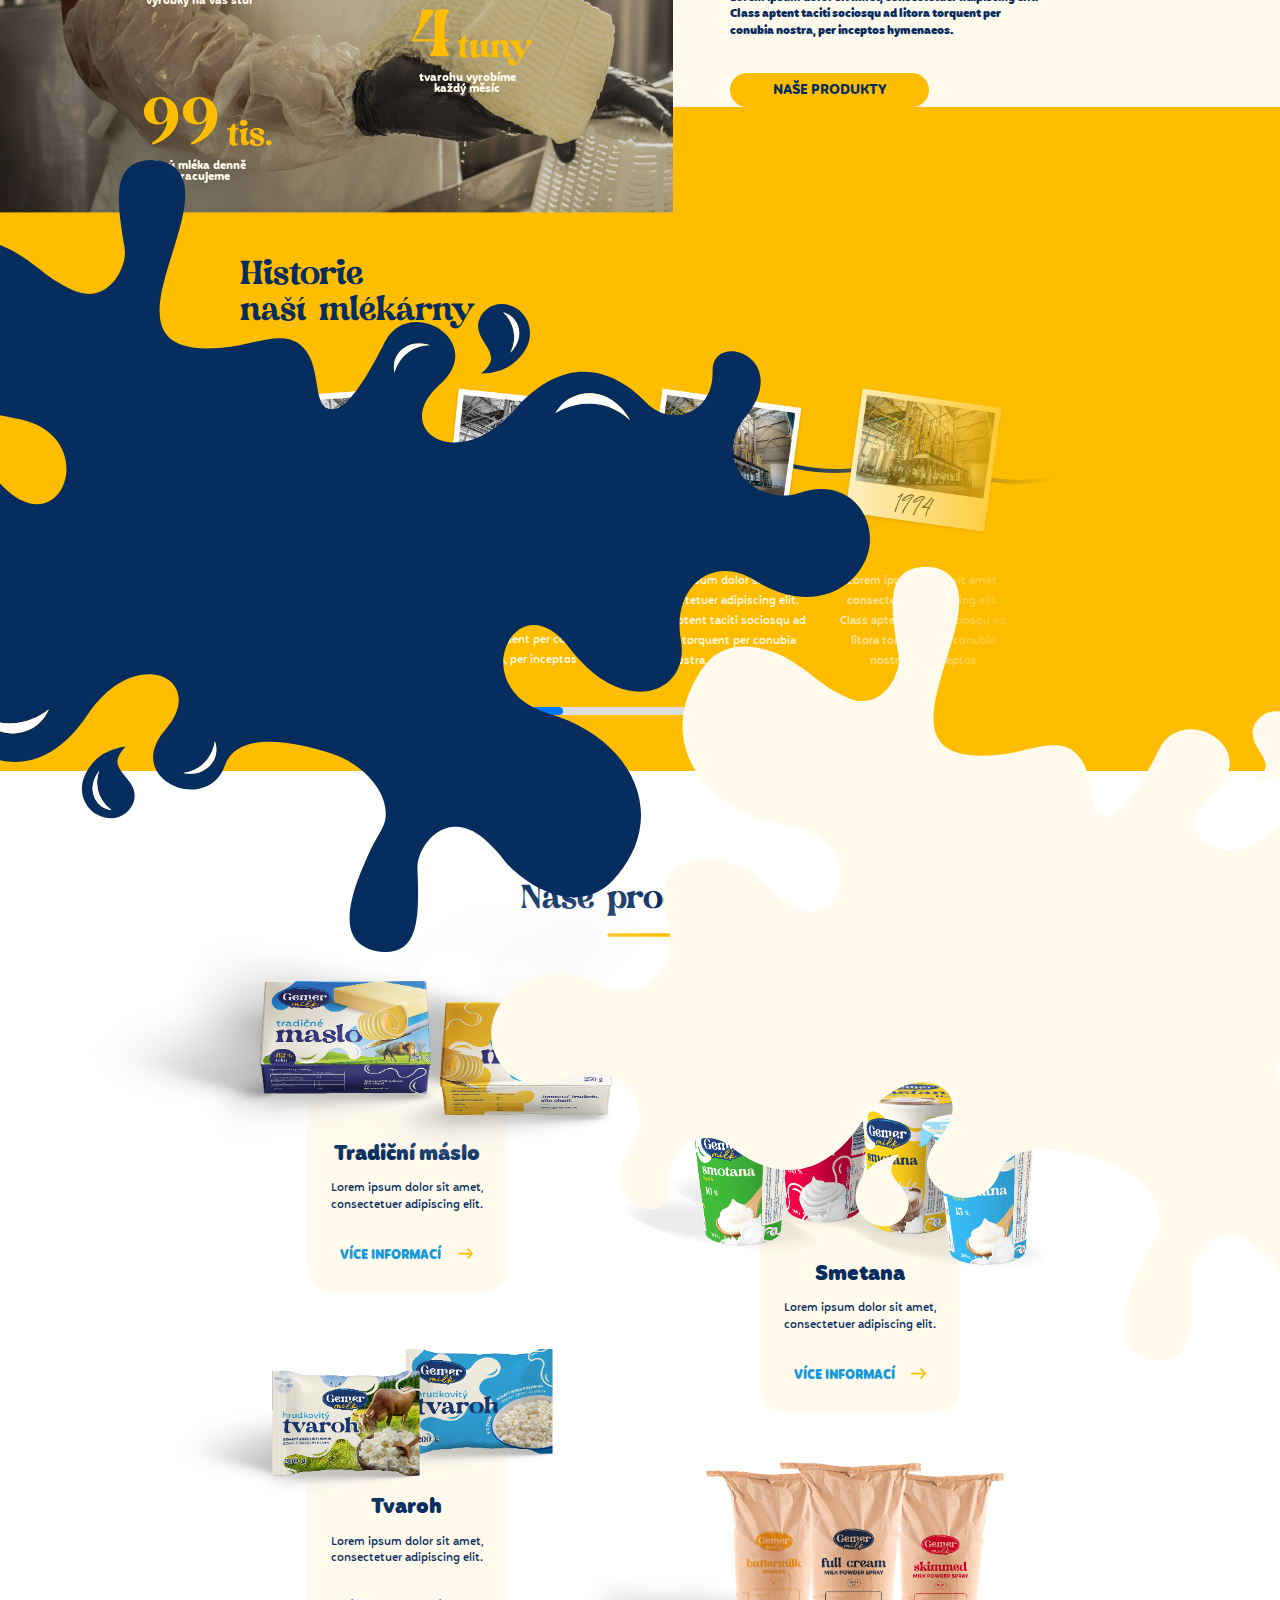
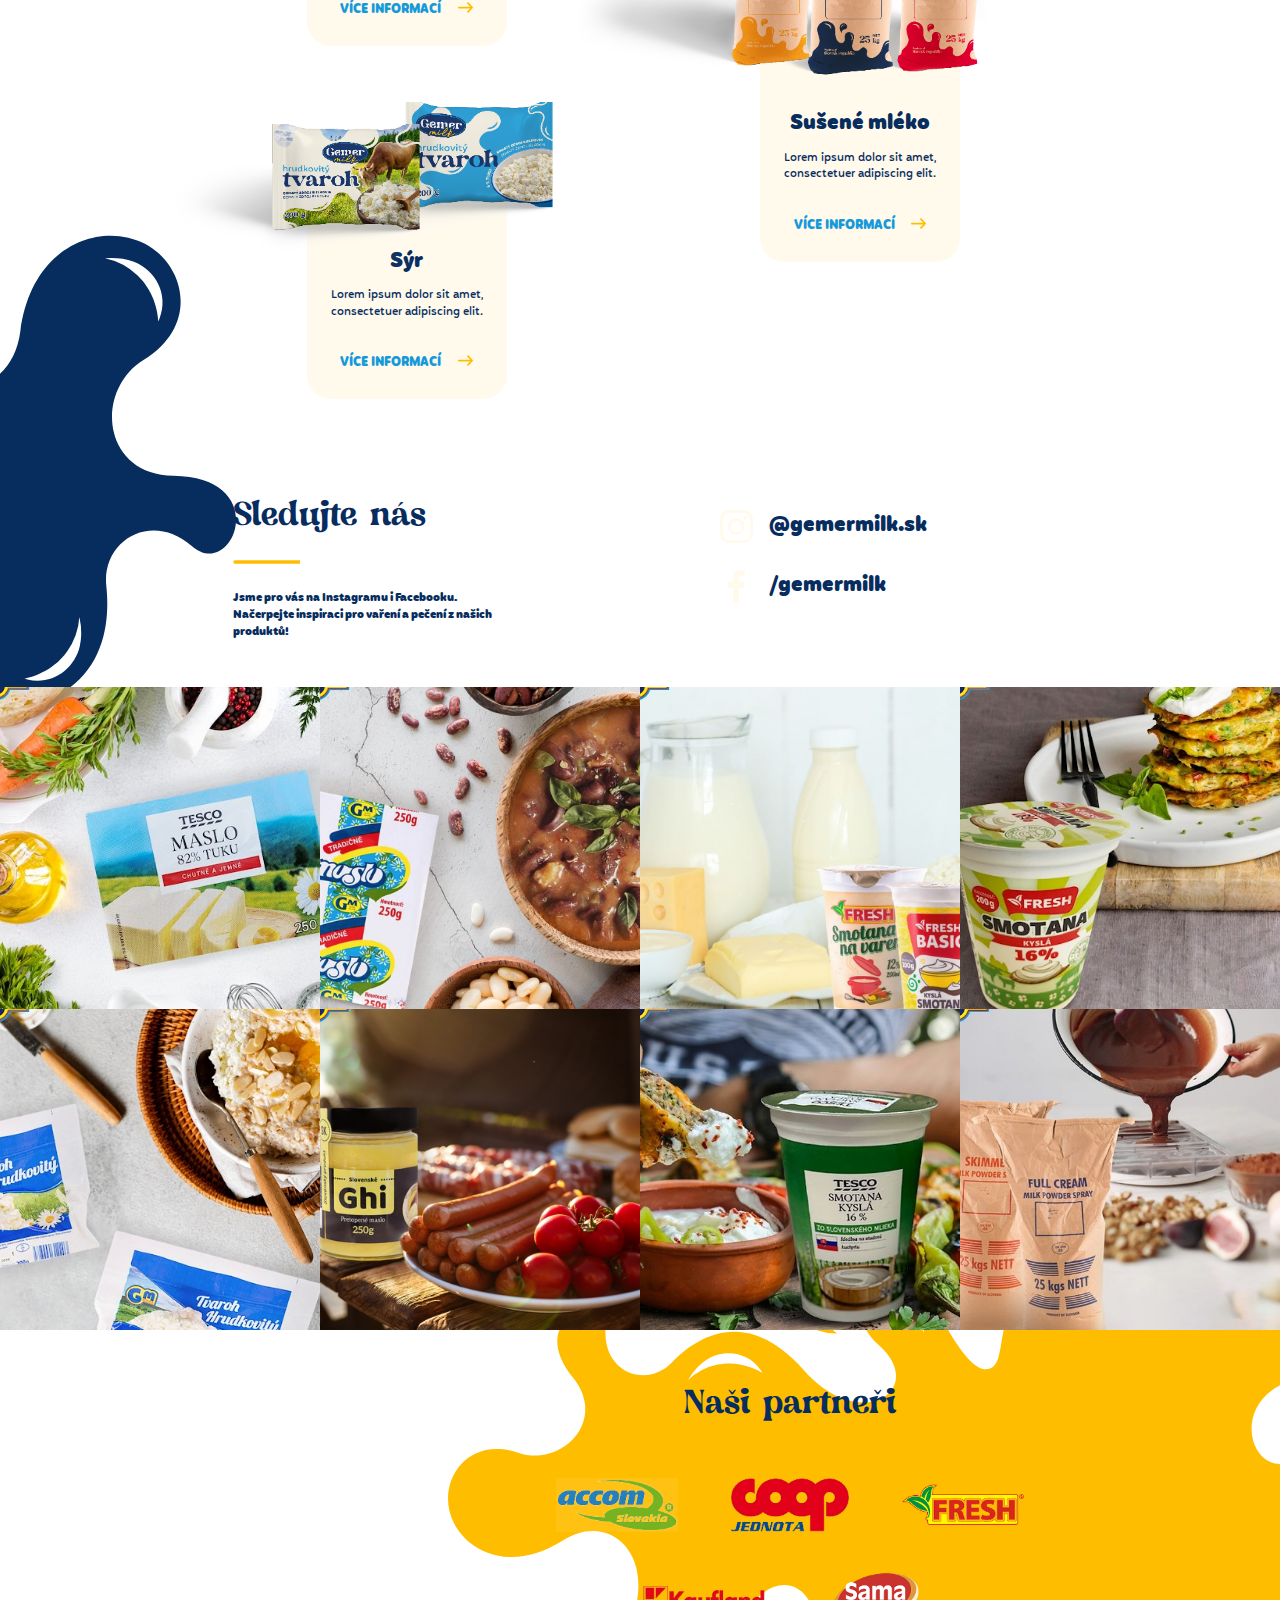
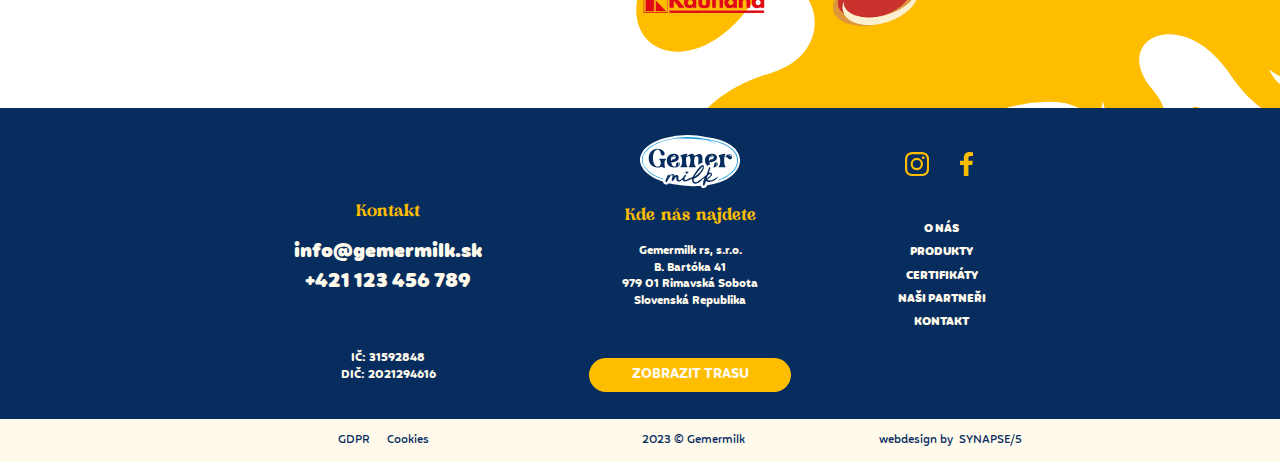
==== commit 5d3fdff9: "Add files via upload" ====
--- a/index.html
+++ b/index.html
@@ -27,7 +27,7 @@
                     <div class="header-right">
                         <span class="menu-option">Certifikáty</span>
                         <span class="menu-option"><a href="#partners">Partneři</a></span>
-                        <span class="menu-option">Kontakt</span>
+                        <span class="menu-option"><a href="#footer">Kontakt</a></span>
                     </div>
                     <div class="menu-socials">
                         <a href="https://www.instagram.com/gemermilk.sk/" target="_blank" rel="noopener noreferrer"><img src="./img/Group 100.svg" alt="Instagram"></a>
@@ -79,18 +79,18 @@
                         <div class="lang-item selected">
                             <div class="lang-img"><img src="./img/Group308.png" alt=""></div>
                             <span class="lang-text">CZ</span>
-                            <div id="langarrw" class="arrow"><img src="./img/Path 80.svg" alt=""></div>
+                            <div id="langarrw" class="arrow"><img src="./img/Path 80.svg" alt="Flag CZ"></div>
                         </div>
                         <div class="lang-item non-selected">
-                            <div class="lang-img"><img src="./img/Group 312.png" alt=""></div>
+                            <div class="lang-img"><img src="./img/Group 312.png" alt="Flag SK"></div>
                             <span class="lang-text">SK</span>
                         </div>
                         <div class="lang-item non-selected">
-                            <div class="lang-img"><img src="./img/Group 310.png" alt=""></div>
+                            <div class="lang-img"><img src="./img/Group 310.png" alt="Flag EN"></div>
                             <span class="lang-text">EN</span>
                         </div>
                         <div class="lang-item non-selected">
-                            <div class="lang-img"><img src="./img/Group 309.png" alt=""></div>
+                            <div class="lang-img"><img src="./img/Group 309.png" alt="Flag HU"></div>
                             <span class="lang-text">HU</span>
                         </div>
                     </div>
@@ -106,7 +106,7 @@
                 </div>
                 <div id="hero-subtext">
                     Lorem ipsum dolor sit amet, consectetuer adipiscing elit. Class aptent taciti sociosqu ad litora torquent per conubia nostra, per inceptos hymenaeos.
-                    <button class="btn-top-margin">Více o mlékárně</button>
+                    <a href="#grid-about"><button class="btn-top-margin">Více o mlékárně</button></a>
                 </div>
                 <img src="./img/edit_cow-pasture-sunny-day-agriculture-switzerland-photo-high-resolution.png"
                 srcset="./img/edit_cow-pasture-sunny-day-agriculture-switzerland-photo-high-resolution@2x.png 2x"
@@ -176,7 +176,7 @@
                     </div>
                     <p>Lorem ipsum dolor sit amet, consectetuer adipiscing elit. Class aptent taciti sociosqu ad litora torquent per conubia nostra, per inceptos hymenaeos.</p>
                     <p>Lorem ipsum dolor sit amet, consectetuer adipiscing elit. Class aptent taciti sociosqu ad litora torquent per conubia nostra, per inceptos hymenaeos.</p>
-                    <button class="btn-top-margin">Naše produkty</button>
+                    <a href="./produkty.html"><button class="btn-top-margin">Naše produkty</button></a>
                 </article>
             </div>
         </section>
@@ -274,7 +274,7 @@
                 <div class="products-column">
                     <div class="product maslo">
                         <div class="product-img">
-                            <a href="http://" target="_blank" rel="noopener noreferrer"></a>
+                            <a href="./tradicni_maslo.html" target="_blank" rel="noopener noreferrer"></a>
                             <img src="./img/MaskGroup21.png"
                             srcset="./img/MaskGroup21@2x.png 2x,
                                     ./img/MaskGroup21@3x.png 3x"
@@ -283,7 +283,7 @@
                         <div class="product-content">
                             <div class="product-header">Tradiční máslo</div>
                             <div class="product-desc">Lorem ipsum dolor sit amet, consectetuer adipiscing elit.</div>
-                            <div class="product-detail">Více informací <img src="./img/Group 270.svg" alt=""></div>
+                            <a href="./tradicni_maslo.html"><div class="product-detail">Více informací <img src="./img/Group 270.svg" alt=""></div></a>
                         </div>
                     </div>
                     <div class="product tvaroh">
@@ -458,19 +458,21 @@
                     </div>
                     <h3>Kontakt</h3>
                     <div class="contact">
-                        info@gemermilk.sk<br>+421 123 456 789
+                        <a href="mailto:info@gemermilk.sk">info@gemermilk.sk</a><br><a href="tel:+421123456789">+421 123 456 789</a>
                     </div>
                     <p>IČ: 31592848<br>DIČ: 2021294616</p>
                 </div>
                 <div class="footer-center">
+                    <a href="./index.html">
                     <div class="footer-logo">
                         <img src="./img/Group 279.svg" alt="">
                     </div>
+                    </a>
                     <h3>Kde nás najdete</h3>
                     <div class="footer-address">
                         Gemermilk rs, s.r.o.<br>B. Bartóka 41<br>979 01 Rimavská Sobota<br>Slovenská Republika
                     </div>
-                    <button>Zobrazit trasu</button>
+                    <a href="https://www.google.cz/maps/dir//Gemermilk+rs+s.r.o.,+B.+Bart%C3%B3ka+1049,+979+01+Rimavsk%C3%A1+Sobota,+Slovensko/@48.3809836,19.9798316,13z/data=!4m9!4m8!1m0!1m5!1m1!1s0x473f8d2bfd745901:0x36151c2bf3db1590!2m2!1d20.0210314!2d48.3809427!3e0?entry=ttu"><button>Zobrazit trasu</button></a>
                 </div>
                 <div class="footer-right">
                     <div class="footer-socials">
@@ -488,7 +490,7 @@
         <div class="synapse">
             <div class="footer-left"><span class="text"><a href="">GDPR</a></span><span class="text"><a href="">Cookies</a></span></div>
             <div class="footer-center"><a href="">2023 © Gemermilk</a></div>
-            <div class="footer-right">webdesign by &nbsp;<a href="">SYNAPSE/5</a></div>
+            <div class="footer-right">webdesign by &nbsp;<a href="https://synapse5.com/">SYNAPSE/5</a></div>
         </div>
         <div class="splash-container">
             <img src="./img/Group 331.svg" alt="" class="splash6">
--- a/style.css
+++ b/style.css
@@ -548,7 +548,7 @@
     -webkit-box-direction: normal;
         -ms-flex-direction: row;
             flex-direction: row;
-    left: 10rem
+    left: 12rem
 }
 
 /* Hide the scrollbar for WebKit-based browsers (Chrome, Safari, etc.) */
@@ -1474,6 +1474,7 @@
                 justify-content: space-between;
         padding-left: 0;
         height: 10vh;
+        min-height: 100px;
     }
     .logo{
         display: -webkit-box;
@@ -1483,7 +1484,6 @@
             -ms-flex-pack: center;
                 justify-content: center;
         margin: 0 0;
-        max-height: 9vh;
     }
     .logo > img{
         width: 75%;
@@ -3296,7 +3296,7 @@
         font-size: 0.67083vw;
     }
     .carousel-bg{
-        top: -47rem;
+        top: -46rem;
         width: 120%;
     }
     .fixed-column {
@@ -3419,7 +3419,7 @@
         z-index: 100;
     }
     .in-depth-bottom{
-        gap: 10rem;
+        gap: 5rem;
         margin-top: 10rem;
     }
     .products-column:first-child{
@@ -3430,7 +3430,7 @@
     }
 
     .pdetail-splash5{
-        top: 258rem;
+        top: 254rem;
     }
     .product-header{
         font-size: 4rem;
@@ -3464,14 +3464,37 @@
         font-size: 2.5rem;
     }
     .synapse{
-        justify-content: space-evenly;
         font-size: 2rem;
     }
-    .synapse > .footer-center, .synapse > .footer-right{
-        left: 7rem;
+    .synapse > .footer-center{
+        left: 10rem;
+    }
+    .synapse > .footer-right{
+        left: 11rem;
     }
     .carousel-text{
         font-size: 2.2rem;
+    }
+    #pdetail-partners img{
+        width: 20.3rem;
+    }
+    .wrapper{
+        margin-right: 5rem;
+    }
+    .footer-right{
+        gap: 1.5rem;
+    }
+    .footer-address{
+        line-height: 3.5rem;
+    }
+    .table-name, .table-value{
+        font-size: 2rem;
+    }
+    .contents-table{
+        width: 39rem;
+    }
+    span.document{
+        font-size: 2rem;
     }
 }
 @media screen and (-webkit-min-device-pixel-ratio:0) {
